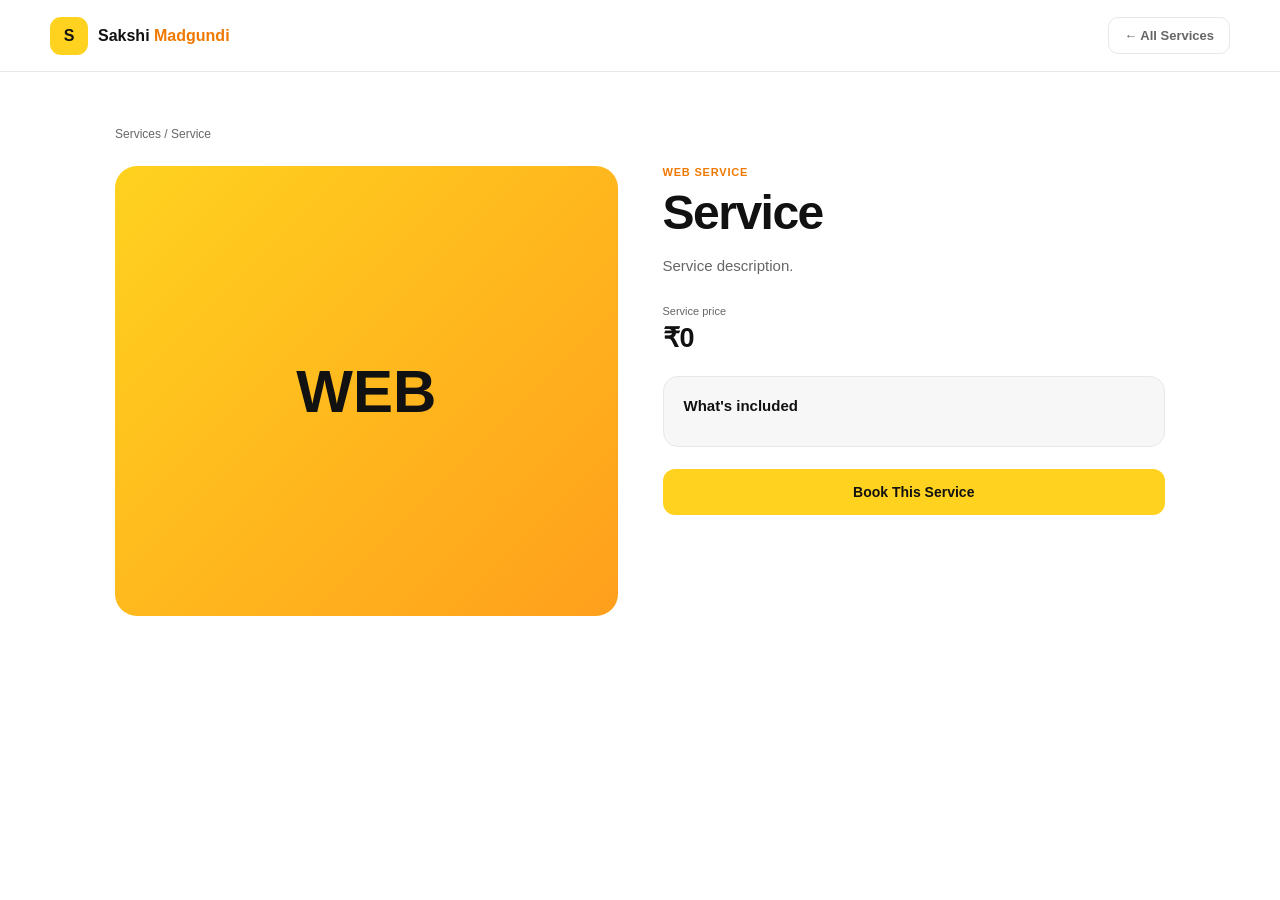
==== service.html @ 2fcda882 "Create service.html" ====
<!DOCTYPE html>
<html lang="en">

<head>

    <meta charset="UTF-8">

    <meta
        name="viewport"
        content="width=device-width, initial-scale=1.0"
    >

    <title>
        Service — Sakshi Madgundi
    </title>


    <style>

        :root {

            --yellow: #ffd21f;
            --yellow-soft: #fff5a8;

            --orange: #ff9f1c;
            --orange-dark: #ef7900;

            --bg: #ffffff;
            --surface: #ffffff;
            --surface-soft: #f7f7f7;

            --text: #111111;
            --muted: #666666;

            --border: #e8e8e8;

        }


        body.dark {

            --bg: #080808;
            --surface: #111111;
            --surface-soft: #181818;

            --text: #ffffff;
            --muted: #aaaaaa;

            --border: #292929;

        }


        * {

            box-sizing: border-box;

            margin: 0;

            padding: 0;

        }


        body {

            font-family:
                Inter,
                -apple-system,
                BlinkMacSystemFont,
                "Segoe UI",
                Arial,
                sans-serif;

            background:
                var(--bg);

            color:
                var(--text);

            transition:
                .25s ease;

        }


        a {

            color:
                inherit;

            text-decoration:
                none;

        }


        button {

            font: inherit;

            cursor:
                pointer;

        }


        /* =====================================================
           HEADER
           ===================================================== */

        header {

            position:
                sticky;

            top:
                0;

            z-index:
                1000;

            height:
                72px;

            background:
                var(--surface);

            border-bottom:
                1px solid
                var(--border);

        }


        .header-inner {

            width:
                min(
                    1180px,
                    calc(
                        100% - 32px
                    )
                );

            height:
                100%;

            margin:
                auto;

            display:
                flex;

            align-items:
                center;

            justify-content:
                space-between;

        }


        .logo {

            display:
                flex;

            align-items:
                center;

            gap:
                10px;

            font-weight:
                800;

        }


        .logo-box {

            width:
                38px;

            height:
                38px;

            display:
                grid;

            place-items:
                center;

            background:
                var(--yellow);

            color:
                #111;

            border-radius:
                11px;

            font-weight:
                900;

        }


        .logo span:last-child span {

            color:
                var(--orange-dark);

        }


        .back {

            padding:
                10px 15px;

            border:
                1px solid
                var(--border);

            border-radius:
                10px;

            color:
                var(--muted);

            font-size:
                13px;

            font-weight:
                700;

        }


        .back:hover {

            background:
                var(--yellow);

            color:
                #111;

            border-color:
                var(--yellow);

        }


        /* =====================================================
           SERVICE PAGE
           ===================================================== */

        main {

            width:
                min(
                    1050px,
                    calc(
                        100% - 32px
                    )
                );

            margin:
                auto;

            padding:
                55px 0 80px;

        }


        .breadcrumb {

            margin-bottom:
                25px;

            color:
                var(--muted);

            font-size:
                12px;

        }


        .product {

            display:
                grid;

            grid-template-columns:
                1fr 1fr;

            gap:
                45px;

            align-items:
                start;

        }


        /* IMAGE */

        .product-image {

            min-height:
                450px;

            display:
                flex;

            align-items:
                center;

            justify-content:
                center;

            background:
                linear-gradient(
                    135deg,
                    var(--yellow),
                    var(--orange)
                );

            border-radius:
                22px;

            overflow:
                hidden;

        }


        .product-image-inner {

            font-size:
                60px;

            font-weight:
                900;

            color:
                #111;

        }


        /* CONTENT */

        .product-category {

            color:
                var(--orange-dark);

            font-size:
                11px;

            font-weight:
                900;

            text-transform:
                uppercase;

            letter-spacing:
                .8px;

            margin-bottom:
                10px;

        }


        .product-title {

            font-size:
                clamp(
                    32px,
                    5vw,
                    48px
                );

            line-height:
                1.05;

            letter-spacing:
                -1.5px;

            margin-bottom:
                15px;

        }


        .product-description {

            color:
                var(--muted);

            font-size:
                15px;

            line-height:
                1.7;

            margin-bottom:
                22px;

        }


        .product-price-label {

            color:
                var(--muted);

            font-size:
                11px;

        }


        .product-price {

            font-size:
                27px;

            font-weight:
                900;

            margin:
                3px 0 22px;

        }


        .included {

            padding:
                20px;

            background:
                var(--surface-soft);

            border:
                1px solid
                var(--border);

            border-radius:
                15px;

            margin-bottom:
                22px;

        }


        .included h3 {

            font-size:
                15px;

            margin-bottom:
                12px;

        }


        .included ul {

            list-style:
                none;

            display:
                flex;

            flex-direction:
                column;

            gap:
                9px;

        }


        .included li {

            color:
                var(--muted);

            font-size:
                13px;

        }


        .included li::before {

            content:
                "✓";

            color:
                var(--orange-dark);

            font-weight:
                900;

            margin-right:
                8px;

        }


        .book-large {

            width:
                100%;

            padding:
                15px 20px;

            background:
                var(--yellow);

            color:
                #111;

            border:
                0;

            border-radius:
                12px;

            font-size:
                14px;

            font-weight:
                900;

        }


        .book-large:hover {

            background:
                var(--orange);

        }


        /* =====================================================
           QR
           ===================================================== */

        .qr-overlay {

            position:
                fixed;

            inset:
                0;

            z-index:
                5000;

            display:
                none;

            align-items:
                center;

            justify-content:
                center;

            padding:
                20px;

            background:
                rgba(
                    0,
                    0,
                    0,
                    .72
                );

            backdrop-filter:
                blur(5px);

        }


        .qr-overlay.open {

            display:
                flex;

        }


        .qr-modal {

            width:
                min(
                    420px,
                    100%
                );

            padding:
                22px;

            background:
                var(--surface);

            border:
                1px solid
                var(--border);

            border-radius:
                22px;

            text-align:
                center;

        }


        .qr-close {

            width:
                36px;

            height:
                36px;

            display:
                grid;

            place-items:
                center;

            margin-left:
                auto;

            margin-bottom:
                5px;

            border:
                0;

            border-radius:
                50%;

            background:
                var(--surface-soft);

            color:
                var(--text);

            font-size:
                20px;

        }


        .qr-modal h2 {

            font-size:
                23px;

            margin-bottom:
                7px;

        }


        .qr-subtitle {

            color:
                var(--muted);

            font-size:
                13px;

            margin-bottom:
                15px;

        }


        .qr-box {

            width:
                270px;

            height:
                270px;

            max-width:
                76vw;

            max-height:
                76vw;

            margin:
                auto auto 16px;

            padding:
                5px;

            background:
                #fff;

            border:
                4px solid
                var(--yellow);

            border-radius:
                15px;

        }


        .qr-box img {

            width:
                100%;

            height:
                100%;

            object-fit:
                contain;

        }


        .qr-note {

            padding:
                11px;

            background:
                var(--surface-soft);

            border-radius:
                10px;

            color:
                var(--muted);

            font-size:
                11px;

            line-height:
                1.5;

        }


        /* =====================================================
           MOBILE
           ===================================================== */

        @media (max-width: 750px) {

            header {
                height: 64px;
            }

            .header-inner {

                width:
                    calc(
                        100% - 22px
                    );

            }

            main {

                width:
                    calc(
                        100% - 22px
                    );

                padding-top:
                    30px;

            }

            .product {

                grid-template-columns:
                    1fr;

                gap:
                    25px;

            }

            .product-image {

                min-height:
                    280px;

            }

            .product-title {

                font-size:
                    34px;

            }

        }

    </style>

</head>


<body>


    <!-- HEADER -->

    <header>

        <div class="header-inner">

            <a
                href="index.html"
                class="logo"
            >

                <span class="logo-box">
                    S
                </span>

                <span>
                    Sakshi
                    <span>Madgundi</span>
                </span>

            </a>


            <a
                href="index.html"
                class="back"
            >
                ← All Services
            </a>

        </div>

    </header>


    <!-- SERVICE PRODUCT -->

    <main>

        <div class="breadcrumb">

            Services
            /
            <span id="breadcrumbName">
                Service
            </span>

        </div>


        <section class="product">


            <!-- PRODUCT IMAGE -->

            <div class="product-image">

                <div
                    class="product-image-inner"
                    id="productIcon"
                >
                    WEB
                </div>

            </div>


            <!-- PRODUCT INFORMATION -->

            <div>

                <div
                    class="product-category"
                    id="productCategory"
                >
                    WEB SERVICE
                </div>


                <h1
                    class="product-title"
                    id="productTitle"
                >
                    Service
                </h1>


                <p
                    class="product-description"
                    id="productDescription"
                >
                    Service description.
                </p>


                <span class="product-price-label">
                    Service price
                </span>


                <div
                    class="product-price"
                    id="productPrice"
                >
                    ₹0
                </div>


                <div class="included">

                    <h3>
                        What's included
                    </h3>


                    <ul id="productFeatures">

                    </ul>

                </div>


                <!-- BOOK -->

                <button
                    type="button"
                    class="book-large"
                    id="bookButton"
                >
                    Book This Service
                </button>

            </div>

        </section>

    </main>


    <!-- =========================================================
         QR MODAL
         ========================================================= -->

    <div
        class="qr-overlay"
        id="qrOverlay"
    >

        <div class="qr-modal">

            <button
                type="button"
                class="qr-close"
                id="qrClose"
            >
                ×
            </button>


            <h2>
                Book This Service
            </h2>


            <p class="qr-subtitle">
                Scan the QR code below to make the payment.
            </p>


            <div
                class="qr-box"
            >

                <img
                    src="kotak-qr.png"
                    alt="Kotak payment QR code"
                >

            </div>


            <div class="qr-note">

                After payment, contact Sakshi Madgundi
                with your payment confirmation and
                service requirements.

            </div>

        </div>

    </div>


    <script>

        /* =====================================================
           SERVICE DATABASE
           ===================================================== */

        const services = {

            "wordpress-fix": {

                name:
                    "WordPress Issue Fix",

                category:
                    "WordPress",

                price:
                    "₹199 – ₹599",

                icon:
                    "WP",

                description:
                    "Fix a specific WordPress or WooCommerce issue on your existing website.",

                features: [

                    "One specific website issue",

                    "Theme or plugin related issues",

                    "Basic troubleshooting",

                    "Responsive checking where required"

                ]

            },


            "header-menu": {

                name:
                    "Header / Menu Fix",

                category:
                    "WordPress",

                price:
                    "₹199 – ₹599",

                icon:
                    "☰",

                description:
                    "Fix navigation, headers, mobile menus, spacing and responsive layout problems.",

                features: [

                    "Desktop navigation fixes",

                    "Mobile menu fixes",

                    "Header spacing adjustments",

                    "Responsive layout corrections"

                ]

            },


            "design-to-website": {

                name:
                    "Design → Website",

                category:
                    "Web Design",

                price:
                    "₹1,500 – ₹3,000",

                icon:
                    "✦",

                description:
                    "Turn an existing design into a responsive working website.",

                features: [

                    "HTML / CSS implementation",

                    "Responsive design",

                    "Design matching",

                    "Basic JavaScript functionality"

                ]

            },


            "complete-website": {

                name:
                    "Complete Website",

                category:
                    "Website",

                price:
                    "₹6,666 – ₹9,999",

                icon:
                    "WEB",

                description:
                    "A complete basic website built according to the client's requirements.",

                features: [

                    "Website pages and sections",

                    "Responsive desktop and mobile design",

                    "Basic website functionality",

                    "Deployment-ready files"

                ]

            },


            "woocommerce": {

                name:
                    "WooCommerce Setup / Fix",

                category:
                    "WooCommerce",

                price:
                    "₹999+",

                icon:
                    "🛒",

                description:
                    "WooCommerce product, cart, checkout and basic store functionality setup or fixes.",

                features: [

                    "Product setup",

                    "Cart functionality",

                    "Basic checkout fixes",

                    "WooCommerce configuration"

                ]

            },


            "custom-website": {

                name:
                    "Custom Website Work",

                category:
                    "Custom Website",

                price:
                    "₹1,500+",

                icon:
                    "✎",

                description:
                    "Custom website work based on the exact requirements of your project.",

                features: [

                    "Custom UI implementation",

                    "Responsive website",

                    "Requirement-based development",

                    "Custom functionality where applicable"

                ]

            }

        };


        /* =====================================================
           GET SERVICE FROM URL
           ===================================================== */

        const params =
            new URLSearchParams(
                window.location.search
            );


        const serviceKey =
            params.get("service");


        const service =
            services[serviceKey];


        /* =====================================================
           LOAD SERVICE
           ===================================================== */

        if (service) {

            document.title =
                service.name +
                " — Sakshi Madgundi";


            document.getElementById(
                "breadcrumbName"
            ).textContent =
                service.name;


            document.getElementById(
                "productCategory"
            ).textContent =
                service.category;


            document.getElementById(
                "productTitle"
            ).textContent =
                service.name;


            document.getElementById(
                "productDescription"
            ).textContent =
                service.description;


            document.getElementById(
                "productPrice"
            ).textContent =
                service.price;


            document.getElementById(
                "productIcon"
            ).textContent =
                service.icon;


            const featureList =
                document.getElementById(
                    "productFeatures"
                );


            featureList.innerHTML = "";


            service.features.forEach(
                function (feature) {

                    const li =
                        document.createElement(
                            "li"
                        );

                    li.textContent =
                        feature;

                    featureList.appendChild(
                        li
                    );

                }
            );

        }


        /* =====================================================
           BOOKING
           ===================================================== */

        const qrOverlay =
            document.getElementById(
                "qrOverlay"
            );


        const bookButton =
            document.getElementById(
                "bookButton"
            );


        const qrClose =
            document.getElementById(
                "qrClose"
            );


        bookButton.addEventListener(
            "click",
            function () {

                qrOverlay.classList.add(
                    "open"
                );

                document.body.style.overflow =
                    "hidden";

            }
        );


        qrClose.addEventListener(
            "click",
            function () {

                qrOverlay.classList.remove(
                    "open"
                );

                document.body.style.overflow =
                    "";

            }
        );


        qrOverlay.addEventListener(
            "click",
            function (event) {

                if (
                    event.target ===
                    qrOverlay
                ) {

                    qrOverlay.classList.remove(
                        "open"
                    );

                    document.body.style.overflow =
                        "";

                }

            }
        );


        /* =====================================================
           THEME
           ===================================================== */

        const savedTheme =
            localStorage.getItem(
                "sakshi-theme"
            );


        if (
            savedTheme ===
            "dark"
        ) {

            document.body.classList.add(
                "dark"
            );

        }

    </script>

</body>

</html>
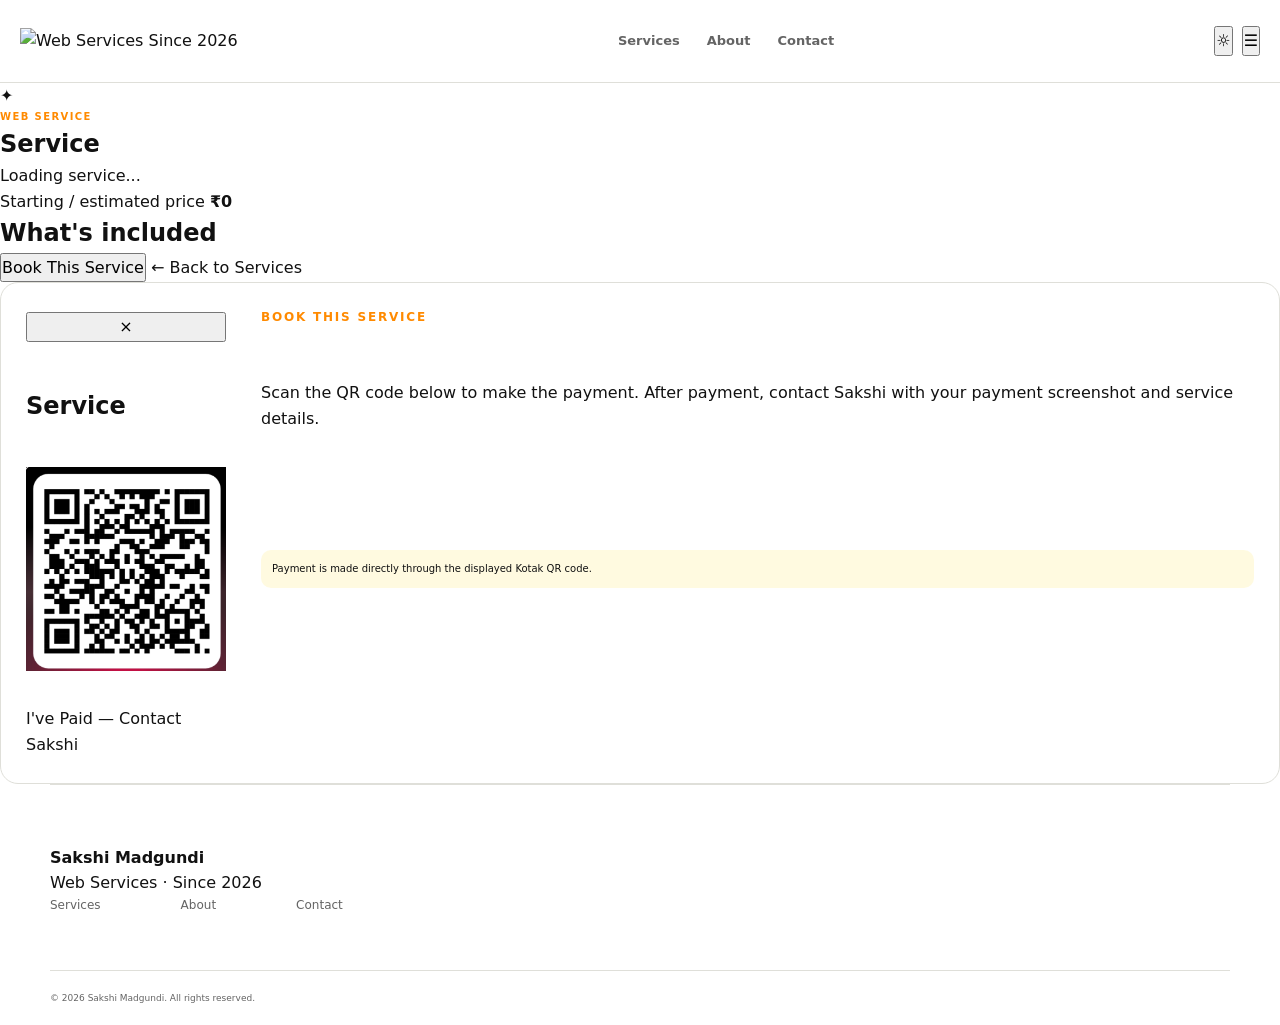
==== commit 2a188151: "Update service.html" ====
--- a/service.html
+++ b/service.html
@@ -1,6 +1,5 @@
 <!DOCTYPE html>
 <html lang="en">
-
 <head>
 
     <meta charset="UTF-8">
@@ -10,1413 +9,308 @@
         content="width=device-width, initial-scale=1.0"
     >
 
-    <title>
-        Service — Sakshi Madgundi
-    </title>
-
-
-    <style>
-
-        :root {
-
-            --yellow: #ffd21f;
-            --yellow-soft: #fff5a8;
-
-            --orange: #ff9f1c;
-            --orange-dark: #ef7900;
-
-            --bg: #ffffff;
-            --surface: #ffffff;
-            --surface-soft: #f7f7f7;
-
-            --text: #111111;
-            --muted: #666666;
-
-            --border: #e8e8e8;
-
-        }
-
-
-        body.dark {
-
-            --bg: #080808;
-            --surface: #111111;
-            --surface-soft: #181818;
-
-            --text: #ffffff;
-            --muted: #aaaaaa;
-
-            --border: #292929;
-
-        }
-
-
-        * {
-
-            box-sizing: border-box;
-
-            margin: 0;
-
-            padding: 0;
-
-        }
-
-
-        body {
-
-            font-family:
-                Inter,
-                -apple-system,
-                BlinkMacSystemFont,
-                "Segoe UI",
-                Arial,
-                sans-serif;
-
-            background:
-                var(--bg);
-
-            color:
-                var(--text);
-
-            transition:
-                .25s ease;
-
-        }
-
-
-        a {
-
-            color:
-                inherit;
-
-            text-decoration:
-                none;
-
-        }
-
-
-        button {
-
-            font: inherit;
-
-            cursor:
-                pointer;
-
-        }
-
-
-        /* =====================================================
-           HEADER
-           ===================================================== */
-
-        header {
-
-            position:
-                sticky;
-
-            top:
-                0;
-
-            z-index:
-                1000;
-
-            height:
-                72px;
-
-            background:
-                var(--surface);
-
-            border-bottom:
-                1px solid
-                var(--border);
-
-        }
-
-
-        .header-inner {
-
-            width:
-                min(
-                    1180px,
-                    calc(
-                        100% - 32px
-                    )
-                );
-
-            height:
-                100%;
-
-            margin:
-                auto;
-
-            display:
-                flex;
-
-            align-items:
-                center;
-
-            justify-content:
-                space-between;
-
-        }
-
-
-        .logo {
-
-            display:
-                flex;
-
-            align-items:
-                center;
-
-            gap:
-                10px;
-
-            font-weight:
-                800;
-
-        }
-
-
-        .logo-box {
-
-            width:
-                38px;
-
-            height:
-                38px;
-
-            display:
-                grid;
-
-            place-items:
-                center;
-
-            background:
-                var(--yellow);
-
-            color:
-                #111;
-
-            border-radius:
-                11px;
-
-            font-weight:
-                900;
-
-        }
-
-
-        .logo span:last-child span {
-
-            color:
-                var(--orange-dark);
-
-        }
-
-
-        .back {
-
-            padding:
-                10px 15px;
-
-            border:
-                1px solid
-                var(--border);
-
-            border-radius:
-                10px;
-
-            color:
-                var(--muted);
-
-            font-size:
-                13px;
-
-            font-weight:
-                700;
-
-        }
-
-
-        .back:hover {
-
-            background:
-                var(--yellow);
-
-            color:
-                #111;
-
-            border-color:
-                var(--yellow);
-
-        }
-
-
-        /* =====================================================
-           SERVICE PAGE
-           ===================================================== */
-
-        main {
-
-            width:
-                min(
-                    1050px,
-                    calc(
-                        100% - 32px
-                    )
-                );
-
-            margin:
-                auto;
-
-            padding:
-                55px 0 80px;
-
-        }
-
-
-        .breadcrumb {
-
-            margin-bottom:
-                25px;
-
-            color:
-                var(--muted);
-
-            font-size:
-                12px;
-
-        }
-
-
-        .product {
-
-            display:
-                grid;
-
-            grid-template-columns:
-                1fr 1fr;
-
-            gap:
-                45px;
-
-            align-items:
-                start;
-
-        }
-
-
-        /* IMAGE */
-
-        .product-image {
-
-            min-height:
-                450px;
-
-            display:
-                flex;
-
-            align-items:
-                center;
-
-            justify-content:
-                center;
-
-            background:
-                linear-gradient(
-                    135deg,
-                    var(--yellow),
-                    var(--orange)
-                );
-
-            border-radius:
-                22px;
-
-            overflow:
-                hidden;
-
-        }
-
-
-        .product-image-inner {
-
-            font-size:
-                60px;
-
-            font-weight:
-                900;
-
-            color:
-                #111;
-
-        }
-
-
-        /* CONTENT */
-
-        .product-category {
-
-            color:
-                var(--orange-dark);
-
-            font-size:
-                11px;
-
-            font-weight:
-                900;
-
-            text-transform:
-                uppercase;
-
-            letter-spacing:
-                .8px;
-
-            margin-bottom:
-                10px;
-
-        }
-
-
-        .product-title {
-
-            font-size:
-                clamp(
-                    32px,
-                    5vw,
-                    48px
-                );
-
-            line-height:
-                1.05;
-
-            letter-spacing:
-                -1.5px;
-
-            margin-bottom:
-                15px;
-
-        }
-
-
-        .product-description {
-
-            color:
-                var(--muted);
-
-            font-size:
-                15px;
-
-            line-height:
-                1.7;
-
-            margin-bottom:
-                22px;
-
-        }
-
-
-        .product-price-label {
-
-            color:
-                var(--muted);
-
-            font-size:
-                11px;
-
-        }
-
-
-        .product-price {
-
-            font-size:
-                27px;
-
-            font-weight:
-                900;
-
-            margin:
-                3px 0 22px;
-
-        }
-
-
-        .included {
-
-            padding:
-                20px;
-
-            background:
-                var(--surface-soft);
-
-            border:
-                1px solid
-                var(--border);
-
-            border-radius:
-                15px;
-
-            margin-bottom:
-                22px;
-
-        }
-
-
-        .included h3 {
-
-            font-size:
-                15px;
-
-            margin-bottom:
-                12px;
-
-        }
-
-
-        .included ul {
-
-            list-style:
-                none;
-
-            display:
-                flex;
-
-            flex-direction:
-                column;
-
-            gap:
-                9px;
-
-        }
-
-
-        .included li {
-
-            color:
-                var(--muted);
-
-            font-size:
-                13px;
-
-        }
-
-
-        .included li::before {
-
-            content:
-                "✓";
-
-            color:
-                var(--orange-dark);
-
-            font-weight:
-                900;
-
-            margin-right:
-                8px;
-
-        }
-
-
-        .book-large {
-
-            width:
-                100%;
-
-            padding:
-                15px 20px;
-
-            background:
-                var(--yellow);
-
-            color:
-                #111;
-
-            border:
-                0;
-
-            border-radius:
-                12px;
-
-            font-size:
-                14px;
-
-            font-weight:
-                900;
-
-        }
-
-
-        .book-large:hover {
-
-            background:
-                var(--orange);
-
-        }
-
-
-        /* =====================================================
-           QR
-           ===================================================== */
-
-        .qr-overlay {
-
-            position:
-                fixed;
-
-            inset:
-                0;
-
-            z-index:
-                5000;
-
-            display:
-                none;
-
-            align-items:
-                center;
-
-            justify-content:
-                center;
-
-            padding:
-                20px;
-
-            background:
-                rgba(
-                    0,
-                    0,
-                    0,
-                    .72
-                );
-
-            backdrop-filter:
-                blur(5px);
-
-        }
-
-
-        .qr-overlay.open {
-
-            display:
-                flex;
-
-        }
-
-
-        .qr-modal {
-
-            width:
-                min(
-                    420px,
-                    100%
-                );
-
-            padding:
-                22px;
-
-            background:
-                var(--surface);
-
-            border:
-                1px solid
-                var(--border);
-
-            border-radius:
-                22px;
-
-            text-align:
-                center;
-
-        }
-
-
-        .qr-close {
-
-            width:
-                36px;
-
-            height:
-                36px;
-
-            display:
-                grid;
-
-            place-items:
-                center;
-
-            margin-left:
-                auto;
-
-            margin-bottom:
-                5px;
-
-            border:
-                0;
-
-            border-radius:
-                50%;
-
-            background:
-                var(--surface-soft);
-
-            color:
-                var(--text);
-
-            font-size:
-                20px;
-
-        }
-
-
-        .qr-modal h2 {
-
-            font-size:
-                23px;
-
-            margin-bottom:
-                7px;
-
-        }
-
-
-        .qr-subtitle {
-
-            color:
-                var(--muted);
-
-            font-size:
-                13px;
-
-            margin-bottom:
-                15px;
-
-        }
-
-
-        .qr-box {
-
-            width:
-                270px;
-
-            height:
-                270px;
-
-            max-width:
-                76vw;
-
-            max-height:
-                76vw;
-
-            margin:
-                auto auto 16px;
-
-            padding:
-                5px;
-
-            background:
-                #fff;
-
-            border:
-                4px solid
-                var(--yellow);
-
-            border-radius:
-                15px;
-
-        }
-
-
-        .qr-box img {
-
-            width:
-                100%;
-
-            height:
-                100%;
-
-            object-fit:
-                contain;
-
-        }
-
-
-        .qr-note {
-
-            padding:
-                11px;
-
-            background:
-                var(--surface-soft);
-
-            border-radius:
-                10px;
-
-            color:
-                var(--muted);
-
-            font-size:
-                11px;
-
-            line-height:
-                1.5;
-
-        }
-
-
-        /* =====================================================
-           MOBILE
-           ===================================================== */
-
-        @media (max-width: 750px) {
-
-            header {
-                height: 64px;
-            }
-
-            .header-inner {
-
-                width:
-                    calc(
-                        100% - 22px
-                    );
-
-            }
-
-            main {
-
-                width:
-                    calc(
-                        100% - 22px
-                    );
-
-                padding-top:
-                    30px;
-
-            }
-
-            .product {
-
-                grid-template-columns:
-                    1fr;
-
-                gap:
-                    25px;
-
-            }
-
-            .product-image {
-
-                min-height:
-                    280px;
-
-            }
-
-            .product-title {
-
-                font-size:
-                    34px;
-
-            }
-
-        }
-
-    </style>
+    <title>Service | Sakshi Madgundi</title>
+
+    <link rel="stylesheet" href="style.css">
 
 </head>
 
-
 <body>
 
 
-    <!-- HEADER -->
-
-    <header>
-
-        <div class="header-inner">
-
-            <a
-                href="index.html"
-                class="logo"
+<!-- =========================================================
+     HEADER
+========================================================= -->
+
+<header class="site-header">
+
+    <div class="header-inner">
+
+        <a href="index.html" class="brand">
+
+            <img
+                src="logo.png"
+                alt="Web Services Since 2026"
+                class="brand-logo"
             >
 
-                <span class="logo-box">
-                    S
-                </span>
-
-                <span>
-                    Sakshi
-                    <span>Madgundi</span>
-                </span>
-
-            </a>
-
-
-            <a
-                href="index.html"
-                class="back"
+        </a>
+
+
+        <nav class="desktop-nav">
+
+            <a href="index.html" class="nav-link">
+                Services
+            </a>
+
+            <a href="index.html#about" class="nav-link">
+                About
+            </a>
+
+            <a href="index.html#contact" class="nav-link">
+                Contact
+            </a>
+
+        </nav>
+
+
+        <div class="header-actions">
+
+            <button
+                class="theme-button"
+                id="themeToggle"
+                aria-label="Toggle dark mode"
             >
-                ← All Services
-            </a>
-
-        </div>
-
-    </header>
-
-
-    <!-- SERVICE PRODUCT -->
-
-    <main>
-
-        <div class="breadcrumb">
-
+                ☼
+            </button>
+
+            <button
+                class="mobile-menu-button"
+                id="mobileMenuButton"
+                aria-label="Open menu"
+            >
+                ☰
+            </button>
+
+        </div>
+
+    </div>
+
+
+    <div class="mobile-menu" id="mobileMenu">
+
+        <a href="index.html">
             Services
-            /
-            <span id="breadcrumbName">
-                Service
+        </a>
+
+        <a href="index.html#about">
+            About
+        </a>
+
+        <a href="index.html#contact">
+            Contact
+        </a>
+
+    </div>
+
+</header>
+
+
+
+<!-- =========================================================
+     SERVICE PRODUCT PAGE
+========================================================= -->
+
+<main>
+
+<section class="single-service">
+
+    <div class="single-service-image">
+
+        <div
+            class="large-service-icon"
+            id="serviceIcon"
+        >
+            ✦
+        </div>
+
+    </div>
+
+
+    <div class="single-service-info">
+
+        <p
+            class="service-category"
+            id="serviceCategory"
+        >
+            WEB SERVICE
+        </p>
+
+
+        <h1 id="serviceTitle">
+            Service
+        </h1>
+
+
+        <p
+            class="single-service-description"
+            id="serviceDescription"
+        >
+            Loading service...
+        </p>
+
+
+        <div class="price-box">
+
+            <span>
+                Starting / estimated price
             </span>
 
-        </div>
-
-
-        <section class="product">
-
-
-            <!-- PRODUCT IMAGE -->
-
-            <div class="product-image">
-
-                <div
-                    class="product-image-inner"
-                    id="productIcon"
-                >
-                    WEB
-                </div>
-
-            </div>
-
-
-            <!-- PRODUCT INFORMATION -->
-
-            <div>
-
-                <div
-                    class="product-category"
-                    id="productCategory"
-                >
-                    WEB SERVICE
-                </div>
-
-
-                <h1
-                    class="product-title"
-                    id="productTitle"
-                >
-                    Service
-                </h1>
-
-
-                <p
-                    class="product-description"
-                    id="productDescription"
-                >
-                    Service description.
-                </p>
-
-
-                <span class="product-price-label">
-                    Service price
-                </span>
-
-
-                <div
-                    class="product-price"
-                    id="productPrice"
-                >
-                    ₹0
-                </div>
-
-
-                <div class="included">
-
-                    <h3>
-                        What's included
-                    </h3>
-
-
-                    <ul id="productFeatures">
-
-                    </ul>
-
-                </div>
-
-
-                <!-- BOOK -->
-
-                <button
-                    type="button"
-                    class="book-large"
-                    id="bookButton"
-                >
-                    Book This Service
-                </button>
-
-            </div>
-
-        </section>
-
-    </main>
-
-
-    <!-- =========================================================
-         QR MODAL
-         ========================================================= -->
-
-    <div
-        class="qr-overlay"
-        id="qrOverlay"
-    >
-
-        <div class="qr-modal">
-
-            <button
-                type="button"
-                class="qr-close"
-                id="qrClose"
+            <strong id="servicePrice">
+                ₹0
+            </strong>
+
+        </div>
+
+
+        <div class="included-box">
+
+            <h2>
+                What's included
+            </h2>
+
+            <ul id="serviceFeatures"></ul>
+
+        </div>
+
+
+        <!-- DIRECT BOOK BUTTON -->
+
+        <button
+            type="button"
+            class="book-button"
+            id="bookButton"
+        >
+            Book This Service
+        </button>
+
+
+        <a
+            href="index.html"
+            class="back-link"
+        >
+            ← Back to Services
+        </a>
+
+    </div>
+
+</section>
+
+</main>
+
+
+
+<!-- =========================================================
+     PAYMENT / QR OVERLAY
+========================================================= -->
+
+<div
+    class="payment-overlay"
+    id="paymentOverlay"
+    aria-hidden="true"
+>
+
+    <div class="payment-box">
+
+        <button
+            class="close-payment"
+            id="closePayment"
+            aria-label="Close payment"
+        >
+            ×
+        </button>
+
+
+        <p class="section-label">
+            BOOK THIS SERVICE
+        </p>
+
+
+        <h2 id="paymentServiceName">
+            Service
+        </h2>
+
+
+        <p class="payment-instruction">
+
+            Scan the QR code below to make the payment.
+            After payment, contact Sakshi with your payment
+            screenshot and service details.
+
+        </p>
+
+
+        <div class="qr-container">
+
+            <img
+                src="kotak-qr.png"
+                alt="Kotak payment QR code"
+                class="qr-image"
+                id="qrImage"
             >
-                ×
-            </button>
-
-
-            <h2>
-                Book This Service
-            </h2>
-
-
-            <p class="qr-subtitle">
-                Scan the QR code below to make the payment.
+
+        </div>
+
+
+        <p class="payment-note">
+            Payment is made directly through the displayed
+            Kotak QR code.
+        </p>
+
+
+        <a
+            href="mailto:your-email@example.com"
+            class="primary-button payment-contact"
+        >
+            I've Paid — Contact Sakshi
+        </a>
+
+    </div>
+
+</div>
+
+
+
+<!-- =========================================================
+     FOOTER
+========================================================= -->
+
+<footer class="site-footer">
+
+    <div class="footer-inner">
+
+        <div>
+
+            <strong>
+                Sakshi Madgundi
+            </strong>
+
+            <p>
+                Web Services · Since 2026
             </p>
 
-
-            <div
-                class="qr-box"
-            >
-
-                <img
-                    src="kotak-qr.png"
-                    alt="Kotak payment QR code"
-                >
-
-            </div>
-
-
-            <div class="qr-note">
-
-                After payment, contact Sakshi Madgundi
-                with your payment confirmation and
-                service requirements.
-
-            </div>
-
-        </div>
-
-    </div>
-
-
-    <script>
-
-        /* =====================================================
-           SERVICE DATABASE
-           ===================================================== */
-
-        const services = {
-
-            "wordpress-fix": {
-
-                name:
-                    "WordPress Issue Fix",
-
-                category:
-                    "WordPress",
-
-                price:
-                    "₹199 – ₹599",
-
-                icon:
-                    "WP",
-
-                description:
-                    "Fix a specific WordPress or WooCommerce issue on your existing website.",
-
-                features: [
-
-                    "One specific website issue",
-
-                    "Theme or plugin related issues",
-
-                    "Basic troubleshooting",
-
-                    "Responsive checking where required"
-
-                ]
-
-            },
-
-
-            "header-menu": {
-
-                name:
-                    "Header / Menu Fix",
-
-                category:
-                    "WordPress",
-
-                price:
-                    "₹199 – ₹599",
-
-                icon:
-                    "☰",
-
-                description:
-                    "Fix navigation, headers, mobile menus, spacing and responsive layout problems.",
-
-                features: [
-
-                    "Desktop navigation fixes",
-
-                    "Mobile menu fixes",
-
-                    "Header spacing adjustments",
-
-                    "Responsive layout corrections"
-
-                ]
-
-            },
-
-
-            "design-to-website": {
-
-                name:
-                    "Design → Website",
-
-                category:
-                    "Web Design",
-
-                price:
-                    "₹1,500 – ₹3,000",
-
-                icon:
-                    "✦",
-
-                description:
-                    "Turn an existing design into a responsive working website.",
-
-                features: [
-
-                    "HTML / CSS implementation",
-
-                    "Responsive design",
-
-                    "Design matching",
-
-                    "Basic JavaScript functionality"
-
-                ]
-
-            },
-
-
-            "complete-website": {
-
-                name:
-                    "Complete Website",
-
-                category:
-                    "Website",
-
-                price:
-                    "₹6,666 – ₹9,999",
-
-                icon:
-                    "WEB",
-
-                description:
-                    "A complete basic website built according to the client's requirements.",
-
-                features: [
-
-                    "Website pages and sections",
-
-                    "Responsive desktop and mobile design",
-
-                    "Basic website functionality",
-
-                    "Deployment-ready files"
-
-                ]
-
-            },
-
-
-            "woocommerce": {
-
-                name:
-                    "WooCommerce Setup / Fix",
-
-                category:
-                    "WooCommerce",
-
-                price:
-                    "₹999+",
-
-                icon:
-                    "🛒",
-
-                description:
-                    "WooCommerce product, cart, checkout and basic store functionality setup or fixes.",
-
-                features: [
-
-                    "Product setup",
-
-                    "Cart functionality",
-
-                    "Basic checkout fixes",
-
-                    "WooCommerce configuration"
-
-                ]
-
-            },
-
-
-            "custom-website": {
-
-                name:
-                    "Custom Website Work",
-
-                category:
-                    "Custom Website",
-
-                price:
-                    "₹1,500+",
-
-                icon:
-                    "✎",
-
-                description:
-                    "Custom website work based on the exact requirements of your project.",
-
-                features: [
-
-                    "Custom UI implementation",
-
-                    "Responsive website",
-
-                    "Requirement-based development",
-
-                    "Custom functionality where applicable"
-
-                ]
-
-            }
-
-        };
-
-
-        /* =====================================================
-           GET SERVICE FROM URL
-           ===================================================== */
-
-        const params =
-            new URLSearchParams(
-                window.location.search
-            );
-
-
-        const serviceKey =
-            params.get("service");
-
-
-        const service =
-            services[serviceKey];
-
-
-        /* =====================================================
-           LOAD SERVICE
-           ===================================================== */
-
-        if (service) {
-
-            document.title =
-                service.name +
-                " — Sakshi Madgundi";
-
-
-            document.getElementById(
-                "breadcrumbName"
-            ).textContent =
-                service.name;
-
-
-            document.getElementById(
-                "productCategory"
-            ).textContent =
-                service.category;
-
-
-            document.getElementById(
-                "productTitle"
-            ).textContent =
-                service.name;
-
-
-            document.getElementById(
-                "productDescription"
-            ).textContent =
-                service.description;
-
-
-            document.getElementById(
-                "productPrice"
-            ).textContent =
-                service.price;
-
-
-            document.getElementById(
-                "productIcon"
-            ).textContent =
-                service.icon;
-
-
-            const featureList =
-                document.getElementById(
-                    "productFeatures"
-                );
-
-
-            featureList.innerHTML = "";
-
-
-            service.features.forEach(
-                function (feature) {
-
-                    const li =
-                        document.createElement(
-                            "li"
-                        );
-
-                    li.textContent =
-                        feature;
-
-                    featureList.appendChild(
-                        li
-                    );
-
-                }
-            );
-
-        }
-
-
-        /* =====================================================
-           BOOKING
-           ===================================================== */
-
-        const qrOverlay =
-            document.getElementById(
-                "qrOverlay"
-            );
-
-
-        const bookButton =
-            document.getElementById(
-                "bookButton"
-            );
-
-
-        const qrClose =
-            document.getElementById(
-                "qrClose"
-            );
-
-
-        bookButton.addEventListener(
-            "click",
-            function () {
-
-                qrOverlay.classList.add(
-                    "open"
-                );
-
-                document.body.style.overflow =
-                    "hidden";
-
-            }
-        );
-
-
-        qrClose.addEventListener(
-            "click",
-            function () {
-
-                qrOverlay.classList.remove(
-                    "open"
-                );
-
-                document.body.style.overflow =
-                    "";
-
-            }
-        );
-
-
-        qrOverlay.addEventListener(
-            "click",
-            function (event) {
-
-                if (
-                    event.target ===
-                    qrOverlay
-                ) {
-
-                    qrOverlay.classList.remove(
-                        "open"
-                    );
-
-                    document.body.style.overflow =
-                        "";
-
-                }
-
-            }
-        );
-
-
-        /* =====================================================
-           THEME
-           ===================================================== */
-
-        const savedTheme =
-            localStorage.getItem(
-                "sakshi-theme"
-            );
-
-
-        if (
-            savedTheme ===
-            "dark"
-        ) {
-
-            document.body.classList.add(
-                "dark"
-            );
-
-        }
-
-    </script>
+        </div>
+
+
+        <div class="footer-links">
+
+            <a href="index.html">
+                Services
+            </a>
+
+            <a href="index.html#about">
+                About
+            </a>
+
+            <a href="index.html#contact">
+                Contact
+            </a>
+
+        </div>
+
+    </div>
+
+
+    <div class="footer-bottom">
+
+        © 2026 Sakshi Madgundi. All rights reserved.
+
+    </div>
+
+</footer>
+
+
+<script src="script.js"></script>
 
 </body>
-
 </html>
--- a/style.css
+++ b/style.css
@@ -0,0 +1,3754 @@
+/* =========================================================
+   SAKSHI MADGUNDI
+   SERVICE BOOKING WEBSITE
+   PURE CSS
+========================================================= */
+
+
+/* =========================================================
+   ROOT
+========================================================= */
+
+:root {
+
+    --yellow: #FFD600;
+    --yellow-bright: #FFE000;
+    --orange: #FF8A00;
+    --orange-dark: #F26B00;
+
+    --white: #FFFFFF;
+    --black: #080808;
+
+    --bg: #FFFFFF;
+    --surface: #F7F7F4;
+    --surface-2: #EEEEEA;
+
+    --text: #111111;
+    --text-soft: #646464;
+    --border: #DFDFD9;
+
+    --shadow:
+        0 18px 50px rgba(0, 0, 0, 0.08);
+
+    --radius-lg: 28px;
+    --radius-md: 20px;
+    --radius-sm: 13px;
+
+    --header-height: 82px;
+
+    --transition:
+        0.25s ease;
+
+}
+
+
+/* =========================================================
+   DARK THEME
+========================================================= */
+
+body.dark {
+
+    --bg: #080808;
+    --surface: #121212;
+    --surface-2: #1A1A1A;
+
+    --text: #FFFFFF;
+    --text-soft: #A9A9A9;
+
+    --border: #2B2B2B;
+
+    --shadow:
+        0 18px 50px rgba(0, 0, 0, 0.35);
+
+}
+
+
+/* =========================================================
+   RESET
+========================================================= */
+
+* {
+    box-sizing: border-box;
+    margin: 0;
+    padding: 0;
+}
+
+html {
+    scroll-behavior: smooth;
+}
+
+body {
+
+    font-family:
+        Inter,
+        ui-sans-serif,
+        system-ui,
+        -apple-system,
+        BlinkMacSystemFont,
+        "Segoe UI",
+        sans-serif;
+
+    background: var(--bg);
+    color: var(--text);
+
+    line-height: 1.6;
+
+    overflow-x: hidden;
+
+    transition:
+        background var(--transition),
+        color var(--transition);
+
+}
+
+button,
+input,
+textarea {
+    font: inherit;
+}
+
+button {
+    cursor: pointer;
+}
+
+a {
+    color: inherit;
+    text-decoration: none;
+}
+
+img {
+    max-width: 100%;
+    display: block;
+}
+
+
+/* =========================================================
+   GLOBAL
+========================================================= */
+
+.section {
+
+    width: min(
+        1180px,
+        calc(100% - 40px)
+    );
+
+    margin-inline: auto;
+
+}
+
+.section {
+    padding-block: 110px;
+}
+
+.section-label {
+
+    display: inline-block;
+
+    color: var(--orange);
+
+    font-size: 12px;
+
+    font-weight: 800;
+
+    letter-spacing: 0.15em;
+
+    margin-bottom: 18px;
+
+}
+
+.section-heading {
+
+    display: flex;
+
+    justify-content: space-between;
+
+    align-items: end;
+
+    gap: 50px;
+
+    margin-bottom: 55px;
+
+}
+
+.section-heading h2,
+.about-content h2,
+.final-cta h2,
+.booking-heading h2,
+.custom-content h2 {
+
+    font-size:
+        clamp(38px, 5vw, 68px);
+
+    line-height: 0.98;
+
+    letter-spacing: -0.055em;
+
+    font-weight: 900;
+
+}
+
+.section-heading h2 span,
+.about-content h2 span,
+.final-cta h2 span,
+.booking-heading h2 span,
+.custom-content h2 span {
+
+    color: var(--orange);
+
+}
+
+.section-heading > p {
+
+    max-width: 400px;
+
+    color: var(--text-soft);
+
+    font-size: 15px;
+
+}
+
+
+/* =========================================================
+   BUTTONS
+========================================================= */
+
+.btn {
+
+    display: inline-flex;
+
+    align-items: center;
+
+    justify-content: center;
+
+    gap: 12px;
+
+    min-height: 52px;
+
+    padding:
+        0 24px;
+
+    border-radius: 999px;
+
+    font-size: 14px;
+
+    font-weight: 800;
+
+    border: 1px solid transparent;
+
+    transition:
+        transform var(--transition),
+        background var(--transition),
+        color var(--transition),
+        border var(--transition);
+
+}
+
+.btn:hover {
+
+    transform: translateY(-3px);
+
+}
+
+.btn-primary {
+
+    background: var(--yellow);
+
+    color: #080808;
+
+}
+
+.btn-primary:hover {
+
+    background: var(--orange);
+
+}
+
+.btn-secondary {
+
+    border-color: var(--border);
+
+    background: transparent;
+
+    color: var(--text);
+
+}
+
+.btn-secondary:hover {
+
+    border-color: var(--yellow);
+
+    background: var(--yellow);
+
+    color: #080808;
+
+}
+
+.btn-dark {
+
+    background: #080808;
+
+    color: #FFFFFF;
+
+}
+
+body.dark .btn-dark {
+
+    background: var(--yellow);
+
+    color: #080808;
+
+}
+
+.btn-large {
+
+    min-height: 60px;
+
+    padding-inline: 30px;
+
+}
+
+
+/* =========================================================
+   HEADER
+========================================================= */
+
+.site-header {
+
+    position: sticky;
+
+    top: 0;
+
+    z-index: 1000;
+
+    width: 100%;
+
+    background:
+        color-mix(
+            in srgb,
+            var(--bg) 90%,
+            transparent
+        );
+
+    backdrop-filter: blur(18px);
+
+    border-bottom:
+        1px solid var(--border);
+
+}
+
+.header-inner {
+
+    width: min(
+        1240px,
+        calc(100% - 40px)
+    );
+
+    min-height: var(--header-height);
+
+    margin-inline: auto;
+
+    display: flex;
+
+    align-items: center;
+
+    justify-content: space-between;
+
+    gap: 30px;
+
+}
+
+
+/* BRAND */
+
+.brand {
+
+    display: inline-flex;
+
+    align-items: center;
+
+    gap: 11px;
+
+    flex-shrink: 0;
+
+}
+
+.brand-mark {
+
+    width: 42px;
+
+    height: 42px;
+
+    display: grid;
+
+    place-items: center;
+
+    border-radius: 13px;
+
+    background: var(--yellow);
+
+    color: #080808;
+
+    font-size: 19px;
+
+    font-weight: 950;
+
+    transform: rotate(-5deg);
+
+}
+
+.brand-text {
+
+    display: flex;
+
+    flex-direction: column;
+
+    line-height: 1;
+
+}
+
+.brand-text strong {
+
+    font-size: 16px;
+
+    font-weight: 900;
+
+}
+
+.brand-text small {
+
+    margin-top: 4px;
+
+    font-size: 10px;
+
+    color: var(--text-soft);
+
+    letter-spacing: 0.1em;
+
+    text-transform: uppercase;
+
+}
+
+
+/* DESKTOP NAV */
+
+.desktop-nav {
+
+    display: flex;
+
+    align-items: center;
+
+    gap: 27px;
+
+}
+
+.desktop-nav > a {
+
+    color: var(--text-soft);
+
+    font-size: 13px;
+
+    font-weight: 700;
+
+    transition:
+        color var(--transition);
+
+}
+
+.desktop-nav > a:hover {
+
+    color: var(--text);
+
+}
+
+.desktop-nav .nav-book {
+
+    color: #080808;
+
+    background: var(--yellow);
+
+    padding:
+        12px 19px;
+
+    border-radius: 999px;
+
+}
+
+.desktop-nav .nav-book:hover {
+
+    color: #080808;
+
+    background: var(--orange);
+
+}
+
+
+/* HEADER ACTIONS */
+
+.header-actions {
+
+    display: flex;
+
+    align-items: center;
+
+    gap: 9px;
+
+}
+
+.theme-toggle {
+
+    width: 42px;
+
+    height: 42px;
+
+    border: 1px solid var(--border);
+
+    border-radius: 50%;
+
+    background: var(--surface);
+
+    color: var(--text);
+
+    display: grid;
+
+    place-items: center;
+
+    font-size: 18px;
+
+    transition:
+        background var(--transition),
+        transform var(--transition);
+
+}
+
+.theme-toggle:hover {
+
+    background: var(--yellow);
+
+    color: #080808;
+
+    transform: rotate(10deg);
+
+}
+
+
+/* MOBILE MENU BUTTON */
+
+.mobile-menu-btn {
+
+    display: none;
+
+    width: 43px;
+
+    height: 43px;
+
+    border: 1px solid var(--border);
+
+    border-radius: 50%;
+
+    background: var(--surface);
+
+    flex-direction: column;
+
+    justify-content: center;
+
+    align-items: center;
+
+    gap: 5px;
+
+}
+
+.mobile-menu-btn span {
+
+    display: block;
+
+    width: 17px;
+
+    height: 2px;
+
+    background: var(--text);
+
+    border-radius: 4px;
+
+}
+
+
+/* MOBILE MENU */
+
+.mobile-menu {
+
+    display: none;
+
+    padding:
+        15px 20px 25px;
+
+    background: var(--bg);
+
+    border-bottom:
+        1px solid var(--border);
+
+}
+
+.mobile-menu a {
+
+    display: block;
+
+    padding:
+        13px 5px;
+
+    font-weight: 750;
+
+    color: var(--text-soft);
+
+}
+
+.mobile-menu .mobile-book {
+
+    margin-top: 10px;
+
+    padding:
+        15px 20px;
+
+    background: var(--yellow);
+
+    color: #080808;
+
+    text-align: center;
+
+    border-radius: 999px;
+
+}
+
+.mobile-menu.open {
+
+    display: block;
+
+}
+
+
+/* =========================================================
+   HERO
+========================================================= */
+
+.hero {
+
+    min-height:
+        calc(100vh - var(--header-height));
+
+    display: grid;
+
+    grid-template-columns:
+        1.05fr
+        0.95fr;
+
+    align-items: center;
+
+    gap: 60px;
+
+    padding-top: 75px;
+
+}
+
+.hero-content {
+
+    position: relative;
+
+    z-index: 2;
+
+}
+
+.eyebrow {
+
+    display: inline-flex;
+
+    align-items: center;
+
+    gap: 9px;
+
+    padding:
+        8px 12px;
+
+    border:
+        1px solid var(--border);
+
+    background: var(--surface);
+
+    border-radius: 999px;
+
+    color: var(--text-soft);
+
+    font-size: 11px;
+
+    font-weight: 800;
+
+}
+
+.eyebrow span {
+
+    width: 7px;
+
+    height: 7px;
+
+    border-radius: 50%;
+
+    background: var(--yellow);
+
+    box-shadow:
+        0 0 0 5px
+        rgba(255, 214, 0, 0.14);
+
+}
+
+.hero h1 {
+
+    max-width: 760px;
+
+    margin-top: 25px;
+
+    font-size:
+        clamp(55px, 7vw, 94px);
+
+    line-height: 0.91;
+
+    letter-spacing: -0.07em;
+
+    font-weight: 950;
+
+}
+
+.hero h1 span {
+
+    display: block;
+
+    color: var(--orange);
+
+}
+
+.hero-description {
+
+    max-width: 600px;
+
+    margin-top: 28px;
+
+    color: var(--text-soft);
+
+    font-size:
+        clamp(15px, 1.6vw, 18px);
+
+    line-height: 1.75;
+
+}
+
+.hero-buttons {
+
+    display: flex;
+
+    flex-wrap: wrap;
+
+    gap: 12px;
+
+    margin-top: 34px;
+
+}
+
+.hero-note {
+
+    display: flex;
+
+    align-items: center;
+
+    gap: 8px;
+
+    margin-top: 24px;
+
+    color: var(--text-soft);
+
+    font-size: 12px;
+
+    font-weight: 700;
+
+}
+
+.hero-note span {
+
+    color: var(--yellow);
+
+    font-size: 17px;
+
+}
+
+
+/* HERO VISUAL */
+
+.hero-visual {
+
+    position: relative;
+
+    min-height: 500px;
+
+    display: grid;
+
+    place-items: center;
+
+}
+
+.visual-glow {
+
+    position: absolute;
+
+    width: 330px;
+
+    height: 330px;
+
+    border-radius: 50%;
+
+    background:
+        radial-gradient(
+            circle,
+            rgba(255, 214, 0, 0.35),
+            transparent 68%
+        );
+
+    filter: blur(5px);
+
+}
+
+.hero-device {
+
+    position: relative;
+
+    width: min(
+        390px,
+        80%
+    );
+
+    aspect-ratio: 0.82;
+
+    background: var(--surface);
+
+    border:
+        10px solid #080808;
+
+    border-radius: 35px;
+
+    box-shadow:
+        0 35px 80px rgba(0,0,0,0.18);
+
+    transform:
+        rotate(4deg);
+
+    overflow: hidden;
+
+    z-index: 2;
+
+}
+
+.device-top {
+
+    height: 38px;
+
+    background: #080808;
+
+    display: flex;
+
+    align-items: center;
+
+    gap: 5px;
+
+    padding-inline: 15px;
+
+}
+
+.device-top span {
+
+    width: 6px;
+
+    height: 6px;
+
+    border-radius: 50%;
+
+    background: var(--yellow);
+
+}
+
+.device-content {
+
+    padding: 35px 25px;
+
+}
+
+.device-line {
+
+    height: 11px;
+
+    width: 80%;
+
+    margin-bottom: 10px;
+
+    border-radius: 10px;
+
+    background: var(--orange);
+
+    opacity: .7;
+
+}
+
+.device-line.large {
+
+    width: 90%;
+
+    height: 30px;
+
+    background: var(--text);
+
+}
+
+.device-line.short {
+
+    width: 55%;
+
+    background: var(--text-soft);
+
+}
+
+.device-grid {
+
+    display: grid;
+
+    grid-template-columns:
+        repeat(3, 1fr);
+
+    gap: 10px;
+
+    margin-top: 45px;
+
+}
+
+.device-grid div {
+
+    aspect-ratio: 1;
+
+    border-radius: 13px;
+
+    background: var(--yellow);
+
+}
+
+.device-grid div:nth-child(2) {
+
+    background: var(--orange);
+
+}
+
+.device-grid div:nth-child(3) {
+
+    background: var(--text);
+
+}
+
+
+/* FLOATING */
+
+.floating-card {
+
+    position: absolute;
+
+    z-index: 5;
+
+    padding:
+        15px 18px;
+
+    background: var(--bg);
+
+    border:
+        1px solid var(--border);
+
+    border-radius: 15px;
+
+    box-shadow: var(--shadow);
+
+    display: flex;
+
+    flex-direction: column;
+
+    line-height: 1.1;
+
+}
+
+.floating-card span {
+
+    color: var(--orange);
+
+    font-size: 9px;
+
+    font-weight: 900;
+
+    letter-spacing: .12em;
+
+}
+
+.floating-card strong {
+
+    margin-top: 5px;
+
+    font-size: 12px;
+
+}
+
+.card-one {
+
+    top: 13%;
+
+    left: 0;
+
+    transform: rotate(-8deg);
+
+}
+
+.card-two {
+
+    right: 0;
+
+    top: 32%;
+
+    transform: rotate(6deg);
+
+}
+
+.card-three {
+
+    bottom: 12%;
+
+    left: 8%;
+
+    transform: rotate(-4deg);
+
+}
+
+
+/* =========================================================
+   SERVICE STRIP
+========================================================= */
+
+.service-strip {
+
+    width: 100%;
+
+    padding:
+        20px;
+
+    background: var(--yellow);
+
+    color: #080808;
+
+    display: flex;
+
+    justify-content: center;
+
+    flex-wrap: wrap;
+
+    gap: 0;
+
+}
+
+.service-strip div {
+
+    padding:
+        0 24px;
+
+    font-size: 11px;
+
+    font-weight: 900;
+
+    text-transform: uppercase;
+
+    letter-spacing: .08em;
+
+    border-right:
+        1px solid rgba(0,0,0,.18);
+
+}
+
+.service-strip div:last-child {
+
+    border-right: none;
+
+}
+
+
+/* =========================================================
+   SERVICES
+========================================================= */
+
+.services-grid {
+
+    display: grid;
+
+    grid-template-columns:
+        repeat(3, 1fr);
+
+    gap: 18px;
+
+}
+
+.service-card {
+
+    position: relative;
+
+    overflow: hidden;
+
+    padding: 0;
+
+    background: var(--surface);
+
+    border:
+        1px solid var(--border);
+
+    border-radius: var(--radius-md);
+
+    transition:
+        transform var(--transition),
+        border var(--transition),
+        box-shadow var(--transition);
+
+}
+
+.service-card:hover {
+
+    transform: translateY(-7px);
+
+    border-color:
+        rgba(255, 214, 0, .8);
+
+    box-shadow: var(--shadow);
+
+}
+
+.service-image {
+
+    position: relative;
+
+    height: 210px;
+
+    overflow: hidden;
+
+    background: var(--yellow);
+
+    display: grid;
+
+    place-items: center;
+
+}
+
+.service-image::before {
+
+    content: "";
+
+    position: absolute;
+
+    width: 190px;
+
+    height: 190px;
+
+    border-radius: 50%;
+
+    background:
+        rgba(255,255,255,.3);
+
+    transform:
+        translate(55px,-45px);
+
+}
+
+.service-image::after {
+
+    content: "";
+
+    position: absolute;
+
+    width: 150px;
+
+    height: 150px;
+
+    border-radius: 25px;
+
+    background:
+        var(--orange);
+
+    transform:
+        rotate(20deg)
+        translate(-20px,25px);
+
+}
+
+.service-icon {
+
+    position: relative;
+
+    z-index: 2;
+
+    width: 88px;
+
+    height: 88px;
+
+    display: grid;
+
+    place-items: center;
+
+    border-radius: 25px;
+
+    background: #080808;
+
+    color: var(--yellow);
+
+    font-size: 30px;
+
+    box-shadow:
+        0 20px 40px rgba(0,0,0,.2);
+
+}
+
+.service-info {
+
+    padding: 25px;
+
+}
+
+.service-category {
+
+    color: var(--orange);
+
+    font-size: 10px;
+
+    font-weight: 900;
+
+    letter-spacing: .14em;
+
+}
+
+.service-info h3 {
+
+    margin-top: 8px;
+
+    font-size: 23px;
+
+    letter-spacing: -.035em;
+
+}
+
+.service-info p {
+
+    min-height: 75px;
+
+    margin-top: 9px;
+
+    color: var(--text-soft);
+
+    font-size: 13px;
+
+}
+
+.service-bottom {
+
+    display: flex;
+
+    align-items: end;
+
+    justify-content: space-between;
+
+    gap: 12px;
+
+    margin-top: 20px;
+
+}
+
+.service-price {
+
+    display: flex;
+
+    flex-direction: column;
+
+}
+
+.service-price small {
+
+    color: var(--text-soft);
+
+    font-size: 9px;
+
+    text-transform: uppercase;
+
+    letter-spacing: .1em;
+
+    font-weight: 800;
+
+}
+
+.service-price strong {
+
+    margin-top: 2px;
+
+    font-size: 21px;
+
+}
+
+.service-book {
+
+    padding:
+        11px 14px;
+
+    border-radius: 999px;
+
+    background: var(--yellow);
+
+    color: #080808;
+
+    border: none;
+
+    font-size: 11px;
+
+    font-weight: 900;
+
+}
+
+.service-book:hover {
+
+    background: var(--orange);
+
+}
+
+
+/* =========================================================
+   CUSTOM SECTION
+========================================================= */
+
+.custom-card {
+
+    position: relative;
+
+    display: grid;
+
+    grid-template-columns:
+        auto 1fr auto;
+
+    align-items: center;
+
+    gap: 30px;
+
+    padding:
+        45px;
+
+    background: var(--yellow);
+
+    color: #080808;
+
+    border-radius: var(--radius-lg);
+
+    overflow: hidden;
+
+}
+
+.custom-card::after {
+
+    content: "";
+
+    position: absolute;
+
+    width: 300px;
+
+    height: 300px;
+
+    border-radius: 50%;
+
+    right: -100px;
+
+    top: -150px;
+
+    background:
+        rgba(255,138,0,.45);
+
+}
+
+.custom-icon {
+
+    width: 72px;
+
+    height: 72px;
+
+    display: grid;
+
+    place-items: center;
+
+    border-radius: 20px;
+
+    background: #080808;
+
+    color: var(--yellow);
+
+    font-size: 25px;
+
+    z-index: 1;
+
+}
+
+.custom-content {
+
+    position: relative;
+
+    z-index: 1;
+
+}
+
+.custom-content .section-label {
+
+    color: #080808;
+
+}
+
+.custom-content h2 {
+
+    font-size:
+        clamp(30px,4vw,52px);
+
+    max-width: 700px;
+
+}
+
+.custom-content h2 span {
+
+    color: var(--orange-dark);
+
+}
+
+.custom-content p {
+
+    max-width: 650px;
+
+    margin-top: 12px;
+
+    color: rgba(0,0,0,.65);
+
+    font-size: 14px;
+
+}
+
+.custom-card .btn {
+
+    position: relative;
+
+    z-index: 2;
+
+}
+
+
+/* =========================================================
+   WORK
+========================================================= */
+
+.work-grid {
+
+    display: grid;
+
+    grid-template-columns:
+        repeat(3, 1fr);
+
+    gap: 18px;
+
+}
+
+.work-card {
+
+    background: var(--surface);
+
+    border:
+        1px solid var(--border);
+
+    border-radius: var(--radius-md);
+
+    overflow: hidden;
+
+}
+
+.work-image {
+
+    height: 270px;
+
+    display: grid;
+
+    place-items: center;
+
+    overflow: hidden;
+
+}
+
+.work-image-one {
+
+    background:
+        linear-gradient(
+            135deg,
+            var(--yellow),
+            #fff3a0
+        );
+
+}
+
+.work-image-two {
+
+    background:
+        linear-gradient(
+            135deg,
+            var(--orange),
+            #ffc06d
+        );
+
+}
+
+.work-image-three {
+
+    background:
+        linear-gradient(
+            135deg,
+            #171717,
+            #404040
+        );
+
+}
+
+
+/* MOCK BROWSER */
+
+.mock-browser {
+
+    width: 78%;
+
+    height: 72%;
+
+    border:
+        7px solid #080808;
+
+    border-radius: 15px;
+
+    background: var(--bg);
+
+    overflow: hidden;
+
+    box-shadow:
+        0 25px 45px rgba(0,0,0,.2);
+
+    transform: rotate(-4deg);
+
+}
+
+.mock-top {
+
+    height: 22px;
+
+    background: #080808;
+
+}
+
+.mock-body {
+
+    padding: 20px;
+
+}
+
+.mock-body div {
+
+    height: 12px;
+
+    margin-bottom: 9px;
+
+    border-radius: 8px;
+
+    background: var(--orange);
+
+}
+
+.mock-body div:nth-child(1) {
+
+    width: 80%;
+
+    height: 30px;
+
+    background: var(--text);
+
+}
+
+.mock-body div:nth-child(2) {
+
+    width: 60%;
+
+    background: var(--text-soft);
+
+}
+
+.mock-body div:nth-child(3) {
+
+    width: 45%;
+
+    background: var(--yellow);
+
+}
+
+
+/* MOCK PHONE */
+
+.mock-phone {
+
+    width: 130px;
+
+    height: 235px;
+
+    border:
+        7px solid #080808;
+
+    border-radius: 25px;
+
+    background: var(--bg);
+
+    overflow: hidden;
+
+    transform: rotate(7deg);
+
+    box-shadow:
+        0 25px 50px rgba(0,0,0,.2);
+
+}
+
+.mock-phone-top {
+
+    height: 20px;
+
+    background: #080808;
+
+}
+
+.mock-phone-body {
+
+    padding: 18px;
+
+}
+
+.mock-phone-body div {
+
+    height: 60px;
+
+    margin-bottom: 10px;
+
+    border-radius: 10px;
+
+    background: var(--yellow);
+
+}
+
+.mock-phone-body div:nth-child(2) {
+
+    background: var(--orange);
+
+}
+
+
+/* MOCK UI */
+
+.mock-ui {
+
+    width: 80%;
+
+    height: 65%;
+
+    display: grid;
+
+    grid-template-columns: 30% 1fr;
+
+    background: #111;
+
+    border-radius: 15px;
+
+    overflow: hidden;
+
+    box-shadow:
+        0 25px 50px rgba(0,0,0,.3);
+
+    transform: rotate(-3deg);
+
+}
+
+.mock-ui-sidebar {
+
+    background: var(--yellow);
+
+}
+
+.mock-ui-main {
+
+    padding: 20px;
+
+}
+
+.mock-ui-main div {
+
+    height: 20px;
+
+    margin-bottom: 13px;
+
+    border-radius: 7px;
+
+    background: #333;
+
+}
+
+.mock-ui-main div:first-child {
+
+    width: 80%;
+
+    height: 50px;
+
+    background: var(--orange);
+
+}
+
+.work-info {
+
+    padding: 25px;
+
+}
+
+.work-info > span {
+
+    color: var(--orange);
+
+    font-size: 10px;
+
+    font-weight: 900;
+
+    letter-spacing: .14em;
+
+}
+
+.work-info h3 {
+
+    margin-top: 7px;
+
+    font-size: 24px;
+
+}
+
+.work-info p {
+
+    margin-top: 8px;
+
+    color: var(--text-soft);
+
+    font-size: 13px;
+
+}
+
+.work-info a {
+
+    display: inline-block;
+
+    margin-top: 18px;
+
+    color: var(--text);
+
+    font-size: 12px;
+
+    font-weight: 850;
+
+}
+
+.work-info a:hover {
+
+    color: var(--orange);
+
+}
+
+
+/* =========================================================
+   PROCESS
+========================================================= */
+
+.process-grid {
+
+    display: grid;
+
+    grid-template-columns:
+        repeat(4, 1fr);
+
+    gap: 14px;
+
+}
+
+.process-card {
+
+    position: relative;
+
+    padding:
+        28px;
+
+    background: var(--surface);
+
+    border:
+        1px solid var(--border);
+
+    border-radius: var(--radius-md);
+
+    min-height: 270px;
+
+}
+
+.process-number {
+
+    color: var(--orange);
+
+    font-size: 12px;
+
+    font-weight: 950;
+
+}
+
+.process-icon {
+
+    width: 52px;
+
+    height: 52px;
+
+    margin-top: 45px;
+
+    display: grid;
+
+    place-items: center;
+
+    background: var(--yellow);
+
+    color: #080808;
+
+    border-radius: 15px;
+
+    font-weight: 950;
+
+    font-size: 20px;
+
+}
+
+.process-card h3 {
+
+    margin-top: 20px;
+
+    font-size: 19px;
+
+}
+
+.process-card p {
+
+    margin-top: 8px;
+
+    color: var(--text-soft);
+
+    font-size: 12px;
+
+}
+
+
+/* =========================================================
+   ABOUT
+========================================================= */
+
+.about-section {
+
+    display: grid;
+
+    grid-template-columns:
+        0.85fr
+        1.15fr;
+
+    align-items: center;
+
+    gap: 100px;
+
+}
+
+.about-visual {
+
+    position: relative;
+
+    min-height: 430px;
+
+    display: grid;
+
+    place-items: center;
+
+}
+
+.about-circle {
+
+    position: relative;
+
+    z-index: 2;
+
+    width: 270px;
+
+    height: 270px;
+
+    display: grid;
+
+    place-items: center;
+
+    border-radius: 50%;
+
+    background: #080808;
+
+    color: var(--yellow);
+
+    font-size: 65px;
+
+    font-weight: 950;
+
+    letter-spacing: -.08em;
+
+    box-shadow:
+        30px 30px 0 var(--yellow);
+
+}
+
+.about-yellow-block {
+
+    position: absolute;
+
+    width: 220px;
+
+    height: 220px;
+
+    border-radius: 40px;
+
+    background: var(--orange);
+
+    transform:
+        rotate(25deg)
+        translate(80px,50px);
+
+}
+
+.about-content h2 {
+
+    margin-bottom: 25px;
+
+}
+
+.about-content p {
+
+    max-width: 650px;
+
+    color: var(--text-soft);
+
+    font-size: 15px;
+
+    margin-top: 15px;
+
+}
+
+.text-link {
+
+    display: inline-block;
+
+    margin-top: 25px;
+
+    font-size: 13px;
+
+    font-weight: 900;
+
+    border-bottom:
+        2px solid var(--yellow);
+
+    padding-bottom: 5px;
+
+}
+
+
+/* =========================================================
+   FAQ
+========================================================= */
+
+.faq-list {
+
+    max-width: 850px;
+
+    margin-inline: auto;
+
+    border-top:
+        1px solid var(--border);
+
+}
+
+.faq-item {
+
+    border-bottom:
+        1px solid var(--border);
+
+}
+
+.faq-question {
+
+    width: 100%;
+
+    display: flex;
+
+    justify-content: space-between;
+
+    align-items: center;
+
+    gap: 20px;
+
+    padding:
+        25px 5px;
+
+    border: none;
+
+    background: transparent;
+
+    color: var(--text);
+
+    text-align: left;
+
+    font-weight: 800;
+
+    font-size: 15px;
+
+}
+
+.faq-plus {
+
+    width: 30px;
+
+    height: 30px;
+
+    display: grid;
+
+    place-items: center;
+
+    border-radius: 50%;
+
+    background: var(--yellow);
+
+    color: #080808;
+
+    font-size: 18px;
+
+    transition:
+        transform var(--transition);
+
+}
+
+.faq-item.active .faq-plus {
+
+    transform: rotate(45deg);
+
+}
+
+.faq-answer {
+
+    max-height: 0;
+
+    overflow: hidden;
+
+    transition:
+        max-height .3s ease;
+
+}
+
+.faq-answer p {
+
+    padding:
+        0 45px 25px 5px;
+
+    color: var(--text-soft);
+
+    font-size: 14px;
+
+}
+
+
+/* =========================================================
+   BOOKING
+========================================================= */
+
+.booking-section {
+
+    max-width: 1240px;
+
+}
+
+.booking-heading {
+
+    max-width: 800px;
+
+    margin-bottom: 55px;
+
+}
+
+.booking-heading p {
+
+    margin-top: 20px;
+
+    max-width: 650px;
+
+    color: var(--text-soft);
+
+}
+
+.booking-layout {
+
+    display: grid;
+
+    grid-template-columns:
+        1fr
+        390px;
+
+    align-items: start;
+
+    gap: 25px;
+
+}
+
+.booking-form-area {
+
+    display: flex;
+
+    flex-direction: column;
+
+    gap: 18px;
+
+}
+
+.booking-step {
+
+    padding:
+        30px;
+
+    background: var(--surface);
+
+    border:
+        1px solid var(--border);
+
+    border-radius: var(--radius-md);
+
+}
+
+.step-heading {
+
+    display: flex;
+
+    align-items: center;
+
+    gap: 15px;
+
+    margin-bottom: 25px;
+
+}
+
+.step-number {
+
+    width: 43px;
+
+    height: 43px;
+
+    flex-shrink: 0;
+
+    display: grid;
+
+    place-items: center;
+
+    border-radius: 13px;
+
+    background: var(--yellow);
+
+    color: #080808;
+
+    font-size: 11px;
+
+    font-weight: 950;
+
+}
+
+.step-heading h3 {
+
+    font-size: 18px;
+
+}
+
+.step-heading p {
+
+    margin-top: 2px;
+
+    color: var(--text-soft);
+
+    font-size: 12px;
+
+}
+
+
+/* BOOKING SERVICES */
+
+.booking-services {
+
+    display: grid;
+
+    grid-template-columns:
+        repeat(2, 1fr);
+
+    gap: 10px;
+
+}
+
+.booking-service-option {
+
+    position: relative;
+
+}
+
+.booking-service-option input {
+
+    position: absolute;
+
+    opacity: 0;
+
+    pointer-events: none;
+
+}
+
+.booking-service-card {
+
+    display: block;
+
+    height: 100%;
+
+    padding:
+        17px;
+
+    border:
+        1px solid var(--border);
+
+    border-radius: 15px;
+
+    background: var(--bg);
+
+    cursor: pointer;
+
+    transition:
+        border var(--transition),
+        background var(--transition),
+        transform var(--transition);
+
+}
+
+.booking-service-card:hover {
+
+    transform: translateY(-2px);
+
+    border-color: var(--yellow);
+
+}
+
+.booking-service-option input:checked
++ .booking-service-card {
+
+    border-color: var(--orange);
+
+    background:
+        rgba(255,214,0,.13);
+
+    box-shadow:
+        inset 0 0 0 1px var(--orange);
+
+}
+
+.booking-service-card small {
+
+    color: var(--orange);
+
+    font-size: 9px;
+
+    font-weight: 900;
+
+    letter-spacing: .12em;
+
+}
+
+.booking-service-card strong {
+
+    display: block;
+
+    margin-top: 5px;
+
+    font-size: 14px;
+
+}
+
+.booking-service-card span {
+
+    display: block;
+
+    margin-top: 7px;
+
+    color: var(--text-soft);
+
+    font-size: 12px;
+
+}
+
+.booking-service-card b {
+
+    display: block;
+
+    margin-top: 10px;
+
+    font-size: 13px;
+
+}
+
+
+/* CUSTOM CHOICE */
+
+.custom-choice {
+
+    display: grid;
+
+    grid-template-columns:
+        1fr 1fr;
+
+    gap: 10px;
+
+}
+
+.choice-option {
+
+    position: relative;
+
+}
+
+.choice-option input {
+
+    position: absolute;
+
+    opacity: 0;
+
+}
+
+.choice-box {
+
+    display: block;
+
+    padding:
+        17px;
+
+    border:
+        1px solid var(--border);
+
+    border-radius: 15px;
+
+    background: var(--bg);
+
+    cursor: pointer;
+
+}
+
+.choice-option input:checked
++ .choice-box {
+
+    border-color: var(--orange);
+
+    background:
+        rgba(255,214,0,.1);
+
+}
+
+.choice-box strong {
+
+    display: block;
+
+    font-size: 13px;
+
+}
+
+.choice-box small {
+
+    display: block;
+
+    margin-top: 4px;
+
+    color: var(--text-soft);
+
+    font-size: 11px;
+
+}
+
+
+/* CUSTOM TEXT */
+
+.custom-requirements {
+
+    display: none;
+
+    margin-top: 15px;
+
+}
+
+.custom-requirements.visible {
+
+    display: block;
+
+}
+
+.custom-requirements label {
+
+    display: block;
+
+    margin-bottom: 7px;
+
+    font-size: 12px;
+
+    font-weight: 800;
+
+}
+
+.custom-requirements small {
+
+    display: block;
+
+    margin-top: 7px;
+
+    color: var(--text-soft);
+
+    font-size: 10px;
+
+}
+
+
+/* FORM */
+
+.form-grid {
+
+    display: grid;
+
+    grid-template-columns:
+        1fr 1fr;
+
+    gap: 16px;
+
+}
+
+.form-field {
+
+    display: flex;
+
+    flex-direction: column;
+
+}
+
+.form-field.full {
+
+    grid-column:
+        1 / -1;
+
+}
+
+.form-field label {
+
+    margin-bottom: 7px;
+
+    font-size: 11px;
+
+    font-weight: 850;
+
+}
+
+.form-field input,
+.form-field textarea {
+
+    width: 100%;
+
+    border:
+        1px solid var(--border);
+
+    background: var(--bg);
+
+    color: var(--text);
+
+    border-radius: 12px;
+
+    outline: none;
+
+    padding:
+        13px 14px;
+
+    transition:
+        border var(--transition),
+        box-shadow var(--transition);
+
+}
+
+.form-field textarea {
+
+    resize: vertical;
+
+    min-height: 120px;
+
+}
+
+.form-field input:focus,
+.form-field textarea:focus {
+
+    border-color: var(--orange);
+
+    box-shadow:
+        0 0 0 3px
+        rgba(255,138,0,.1);
+
+}
+
+.form-field input::placeholder,
+.form-field textarea::placeholder {
+
+    color:
+        var(--text-soft);
+
+    opacity: .7;
+
+}
+
+
+/* =========================================================
+   PAYMENT
+========================================================= */
+
+.payment-box {
+
+    display: grid;
+
+    grid-template-columns:
+        200px 1fr;
+
+    gap: 35px;
+
+    align-items: center;
+
+    padding:
+        25px;
+
+    background: var(--bg);
+
+    border:
+        1px solid var(--border);
+
+    border-radius: 18px;
+
+}
+
+.qr-area {
+
+    display: flex;
+
+    flex-direction: column;
+
+    align-items: center;
+
+}
+
+.qr-frame {
+
+    width: 180px;
+
+    height: 180px;
+
+    padding: 10px;
+
+    display: grid;
+
+    place-items: center;
+
+    background: #FFFFFF;
+
+    border-radius: 15px;
+
+    border:
+        2px solid var(--yellow);
+
+}
+
+.qr-frame img {
+
+    width: 100%;
+
+    height: 100%;
+
+    object-fit: contain;
+
+}
+
+.qr-placeholder {
+
+    width: 100%;
+
+    height: 100%;
+
+    display: none;
+
+    flex-direction: column;
+
+    justify-content: center;
+
+    align-items: center;
+
+    background:
+        repeating-linear-gradient(
+            45deg,
+            #f2f2f2,
+            #f2f2f2 5px,
+            #ffffff 5px,
+            #ffffff 10px
+        );
+
+    color: #080808;
+
+    text-align: center;
+
+}
+
+.qr-placeholder strong {
+
+    font-size: 18px;
+
+}
+
+.qr-placeholder span {
+
+    margin-top: 5px;
+
+    font-size: 9px;
+
+}
+
+.qr-label {
+
+    margin-top: 8px;
+
+    color: var(--text-soft);
+
+    font-size: 10px;
+
+    font-weight: 800;
+
+}
+
+.payment-label {
+
+    color: var(--orange);
+
+    font-size: 10px;
+
+    font-weight: 900;
+
+    letter-spacing: .12em;
+
+}
+
+.payment-details h3 {
+
+    margin-top: 5px;
+
+    font-size: 43px;
+
+    letter-spacing: -.05em;
+
+}
+
+.payment-details > p {
+
+    margin-top: 2px;
+
+    color: var(--text-soft);
+
+    font-size: 12px;
+
+}
+
+.payment-note {
+
+    display: flex;
+
+    gap: 9px;
+
+    margin-block: 17px;
+
+    padding:
+        11px;
+
+    border-radius: 10px;
+
+    background:
+        rgba(255,214,0,.12);
+
+    font-size: 10px;
+
+}
+
+.payment-note strong {
+
+    color: var(--orange);
+
+}
+
+.payment-note span {
+
+    color: var(--text-soft);
+
+}
+
+
+/* =========================================================
+   SUMMARY
+========================================================= */
+
+.booking-summary {
+
+    position: sticky;
+
+    top:
+        calc(
+            var(--header-height) + 20px
+        );
+
+    padding:
+        25px;
+
+    background: #080808;
+
+    color: #FFFFFF;
+
+    border-radius: var(--radius-md);
+
+    overflow: hidden;
+
+}
+
+body.dark .booking-summary {
+
+    border:
+        1px solid #292929;
+
+}
+
+.summary-top {
+
+    display: flex;
+
+    align-items: center;
+
+    justify-content: space-between;
+
+    color: var(--yellow);
+
+    font-size: 10px;
+
+    font-weight: 900;
+
+    letter-spacing: .12em;
+
+}
+
+.summary-status {
+
+    color: #7dff86;
+
+    font-size: 9px;
+
+    letter-spacing: 0;
+
+}
+
+.summary-service {
+
+    margin-top: 50px;
+
+}
+
+.summary-service small,
+.summary-price small {
+
+    color: #999;
+
+    font-size: 9px;
+
+    font-weight: 800;
+
+    letter-spacing: .12em;
+
+}
+
+.summary-service h3 {
+
+    margin-top: 7px;
+
+    font-size: 22px;
+
+    line-height: 1.2;
+
+}
+
+.summary-price {
+
+    margin-top: 35px;
+
+}
+
+.summary-price strong {
+
+    display: block;
+
+    margin-top: 4px;
+
+    color: var(--yellow);
+
+    font-size: 47px;
+
+    line-height: 1;
+
+    letter-spacing: -.06em;
+
+}
+
+.summary-divider {
+
+    height: 1px;
+
+    margin:
+        30px 0;
+
+    background:
+        rgba(255,255,255,.12);
+
+}
+
+.summary-details {
+
+    display: flex;
+
+    flex-direction: column;
+
+    gap: 15px;
+
+}
+
+.summary-details div {
+
+    display: flex;
+
+    justify-content: space-between;
+
+    gap: 15px;
+
+}
+
+.summary-details span {
+
+    color: #888;
+
+    font-size: 10px;
+
+}
+
+.summary-details strong {
+
+    max-width: 180px;
+
+    text-align: right;
+
+    font-size: 11px;
+
+}
+
+.summary-notice {
+
+    display: flex;
+
+    gap: 10px;
+
+    margin-top: 25px;
+
+    padding:
+        13px;
+
+    border-radius: 12px;
+
+    background:
+        rgba(255,214,0,.08);
+
+}
+
+.summary-notice > span {
+
+    width: 18px;
+
+    height: 18px;
+
+    flex-shrink: 0;
+
+    display: grid;
+
+    place-items: center;
+
+    border-radius: 50%;
+
+    background: var(--yellow);
+
+    color: #080808;
+
+    font-size: 10px;
+
+    font-weight: 900;
+
+}
+
+.summary-notice p {
+
+    color: #aaa;
+
+    font-size: 10px;
+
+    line-height: 1.5;
+
+}
+
+
+/* BOOKING READY */
+
+.booking-ready {
+
+    display: none;
+
+    margin-top: 25px;
+
+    padding-top: 25px;
+
+    border-top:
+        1px solid rgba(255,255,255,.12);
+
+}
+
+.booking-ready.visible {
+
+    display: block;
+
+}
+
+.ready-icon {
+
+    width: 40px;
+
+    height: 40px;
+
+    display: grid;
+
+    place-items: center;
+
+    background: var(--yellow);
+
+    color: #080808;
+
+    border-radius: 50%;
+
+    font-weight: 950;
+
+}
+
+.booking-ready h3 {
+
+    margin-top: 14px;
+
+    font-size: 19px;
+
+}
+
+.booking-ready p {
+
+    margin-top: 6px;
+
+    color: #999;
+
+    font-size: 11px;
+
+}
+
+.whatsapp-btn {
+
+    width: 100%;
+
+    margin-top: 18px;
+
+    background: var(--yellow);
+
+    color: #080808;
+
+}
+
+.whatsapp-btn:hover {
+
+    background: var(--orange);
+
+}
+
+.copy-btn {
+
+    width: 100%;
+
+    margin-top: 8px;
+
+    padding:
+        12px;
+
+    border:
+        1px solid #333;
+
+    border-radius: 999px;
+
+    background: transparent;
+
+    color: #FFFFFF;
+
+    font-size: 11px;
+
+    font-weight: 800;
+
+}
+
+.copy-btn:hover {
+
+    border-color: var(--yellow);
+
+    color: var(--yellow);
+
+}
+
+
+/* BOOKING SUBMIT */
+
+.booking-submit-area {
+
+    padding:
+        15px 5px;
+
+}
+
+.booking-submit-area .btn {
+
+    width: 100%;
+
+}
+
+.booking-submit-area p {
+
+    margin-top: 9px;
+
+    text-align: center;
+
+    color: var(--text-soft);
+
+    font-size: 10px;
+
+}
+
+
+/* =========================================================
+   FINAL CTA
+========================================================= */
+
+.final-cta {
+
+    display: flex;
+
+    align-items: center;
+
+    justify-content: space-between;
+
+    gap: 30px;
+
+    margin-bottom: 80px;
+
+    padding:
+        65px;
+
+    background: var(--yellow);
+
+    color: #080808;
+
+    border-radius: var(--radius-lg);
+
+}
+
+.final-cta .section-label {
+
+    color: #080808;
+
+}
+
+.final-cta h2 {
+
+    max-width: 700px;
+
+}
+
+.final-cta h2 span {
+
+    color: var(--orange-dark);
+
+}
+
+.final-cta p {
+
+    margin-top: 15px;
+
+    color: rgba(0,0,0,.6);
+
+}
+
+.final-cta .btn-dark {
+
+    flex-shrink: 0;
+
+}
+
+
+/* =========================================================
+   FOOTER
+========================================================= */
+
+.site-footer {
+
+    border-top:
+        1px solid var(--border);
+
+    padding-top: 60px;
+
+    width: min(
+        1180px,
+        calc(100% - 40px)
+    );
+
+    margin-inline: auto;
+
+}
+
+.footer-main {
+
+    display: flex;
+
+    justify-content: space-between;
+
+    gap: 50px;
+
+}
+
+.footer-brand p {
+
+    margin-top: 15px;
+
+    color: var(--text-soft);
+
+    font-size: 12px;
+
+}
+
+.footer-links {
+
+    display: flex;
+
+    gap: 80px;
+
+}
+
+.footer-links div {
+
+    display: flex;
+
+    flex-direction: column;
+
+    gap: 9px;
+
+}
+
+.footer-links strong {
+
+    margin-bottom: 8px;
+
+    font-size: 11px;
+
+    text-transform: uppercase;
+
+    letter-spacing: .1em;
+
+}
+
+.footer-links a {
+
+    color: var(--text-soft);
+
+    font-size: 12px;
+
+}
+
+.footer-links a:hover {
+
+    color: var(--orange);
+
+}
+
+.footer-bottom {
+
+    display: flex;
+
+    justify-content: space-between;
+
+    gap: 20px;
+
+    margin-top: 55px;
+
+    padding:
+        20px 0;
+
+    border-top:
+        1px solid var(--border);
+
+    color: var(--text-soft);
+
+    font-size: 9px;
+
+}
+
+
+/* =========================================================
+   TOAST
+========================================================= */
+
+.toast {
+
+    position: fixed;
+
+    right: 25px;
+
+    bottom: 25px;
+
+    z-index: 5000;
+
+    display: flex;
+
+    align-items: center;
+
+    gap: 10px;
+
+    max-width:
+        calc(100vw - 50px);
+
+    padding:
+        13px 17px;
+
+    border-radius: 999px;
+
+    background: #080808;
+
+    color: #FFFFFF;
+
+    box-shadow:
+        0 20px 50px rgba(0,0,0,.25);
+
+    transform:
+        translateY(30px);
+
+    opacity: 0;
+
+    pointer-events: none;
+
+    transition:
+        .3s ease;
+
+}
+
+.toast.show {
+
+    transform:
+        translateY(0);
+
+    opacity: 1;
+
+}
+
+.toast > span {
+
+    width: 22px;
+
+    height: 22px;
+
+    display: grid;
+
+    place-items: center;
+
+    border-radius: 50%;
+
+    background: var(--yellow);
+
+    color: #080808;
+
+    font-size: 11px;
+
+    font-weight: 900;
+
+}
+
+.toast p {
+
+    font-size: 11px;
+
+    font-weight: 700;
+
+}
+
+
+/* =========================================================
+   TABLET
+========================================================= */
+
+@media (max-width: 1050px) {
+
+    .desktop-nav {
+
+        gap: 16px;
+
+    }
+
+    .desktop-nav > a {
+
+        font-size: 11px;
+
+    }
+
+    .hero {
+
+        gap: 35px;
+
+    }
+
+    .services-grid,
+    .work-grid {
+
+        grid-template-columns:
+            repeat(2, 1fr);
+
+    }
+
+    .process-grid {
+
+        grid-template-columns:
+            repeat(2, 1fr);
+
+    }
+
+    .booking-layout {
+
+        grid-template-columns:
+            1fr 330px;
+
+    }
+
+}
+
+
+/* =========================================================
+   MOBILE
+========================================================= */
+
+@media (max-width: 800px) {
+
+    :root {
+
+        --header-height: 70px;
+
+    }
+
+    .section {
+
+        width:
+            min(
+                100% - 28px,
+                600px
+            );
+
+        padding-block: 75px;
+
+    }
+
+
+    /* HEADER */
+
+    .header-inner {
+
+        width:
+            calc(100% - 28px);
+
+        min-height:
+            var(--header-height);
+
+    }
+
+    .desktop-nav {
+
+        display: none;
+
+    }
+
+    .mobile-menu-btn {
+
+        display: flex;
+
+    }
+
+
+    /* HERO */
+
+    .hero {
+
+        min-height: auto;
+
+        grid-template-columns:
+            1fr;
+
+        padding-top: 65px;
+
+        gap: 50px;
+
+    }
+
+    .hero h1 {
+
+        font-size:
+            clamp(49px, 15vw, 75px);
+
+    }
+
+    .hero-visual {
+
+        min-height: 400px;
+
+    }
+
+    .hero-device {
+
+        width: 260px;
+
+    }
+
+    .floating-card {
+
+        padding:
+            12px;
+
+    }
+
+    .card-one {
+
+        left: 2%;
+
+    }
+
+    .card-two {
+
+        right: 2%;
+
+    }
+
+
+    /* STRIP */
+
+    .service-strip {
+
+        justify-content:
+            flex-start;
+
+        overflow-x: auto;
+
+        flex-wrap: nowrap;
+
+        white-space: nowrap;
+
+        scrollbar-width: none;
+
+    }
+
+    .service-strip::-webkit-scrollbar {
+
+        display: none;
+
+    }
+
+
+    /* HEADINGS */
+
+    .section-heading {
+
+        flex-direction: column;
+
+        align-items: flex-start;
+
+        gap: 20px;
+
+        margin-bottom: 35px;
+
+    }
+
+
+    /* SERVICES */
+
+    .services-grid,
+    .work-grid {
+
+        grid-template-columns:
+            1fr;
+
+    }
+
+
+    /* CUSTOM */
+
+    .custom-card {
+
+        grid-template-columns:
+            1fr;
+
+        padding:
+            30px;
+
+    }
+
+    .custom-card .btn {
+
+        width: 100%;
+
+    }
+
+
+    /* PROCESS */
+
+    .process-grid {
+
+        grid-template-columns:
+            1fr 1fr;
+
+    }
+
+
+    /* ABOUT */
+
+    .about-section {
+
+        grid-template-columns:
+            1fr;
+
+        gap: 55px;
+
+    }
+
+    .about-visual {
+
+        min-height: 330px;
+
+    }
+
+    .about-circle {
+
+        width: 210px;
+
+        height: 210px;
+
+        font-size: 50px;
+
+        box-shadow:
+            22px 22px 0 var(--yellow);
+
+    }
+
+    .about-yellow-block {
+
+        width: 170px;
+
+        height: 170px;
+
+    }
+
+
+    /* BOOKING */
+
+    .booking-layout {
+
+        grid-template-columns:
+            1fr;
+
+    }
+
+    .booking-summary {
+
+        position: relative;
+
+        top: auto;
+
+        order: -1;
+
+    }
+
+    .booking-services {
+
+        grid-template-columns:
+            1fr;
+
+    }
+
+    .custom-choice {
+
+        grid-template-columns:
+            1fr;
+
+    }
+
+    .payment-box {
+
+        grid-template-columns:
+            1fr;
+
+    }
+
+
+    /* FINAL */
+
+    .final-cta {
+
+        flex-direction: column;
+
+        align-items: flex-start;
+
+        padding:
+            35px;
+
+        margin-bottom: 45px;
+
+    }
+
+    .final-cta .btn {
+
+        width: 100%;
+
+    }
+
+
+    /* FOOTER */
+
+    .footer-main {
+
+        flex-direction: column;
+
+    }
+
+    .footer-links {
+
+        gap: 50px;
+
+    }
+
+    .footer-bottom {
+
+        flex-direction: column;
+
+        gap: 8px;
+
+    }
+
+}
+
+
+/* =========================================================
+   SMALL MOBILE
+========================================================= */
+
+@media (max-width: 480px) {
+
+    .brand-text {
+
+        display: none;
+
+    }
+
+    .hero-buttons {
+
+        flex-direction: column;
+
+    }
+
+    .hero-buttons .btn {
+
+        width: 100%;
+
+    }
+
+    .process-grid {
+
+        grid-template-columns:
+            1fr;
+
+    }
+
+    .process-card {
+
+        min-height: 220px;
+
+    }
+
+    .form-grid {
+
+        grid-template-columns:
+            1fr;
+
+    }
+
+    .form-field.full {
+
+        grid-column:
+            auto;
+
+    }
+
+    .booking-step {
+
+        padding:
+            21px;
+
+    }
+
+    .payment-box {
+
+        padding:
+            17px;
+
+    }
+
+    .qr-frame {
+
+        width: 170px;
+
+        height: 170px;
+
+    }
+
+    .footer-links {
+
+        gap: 35px;
+
+    }
+
+}
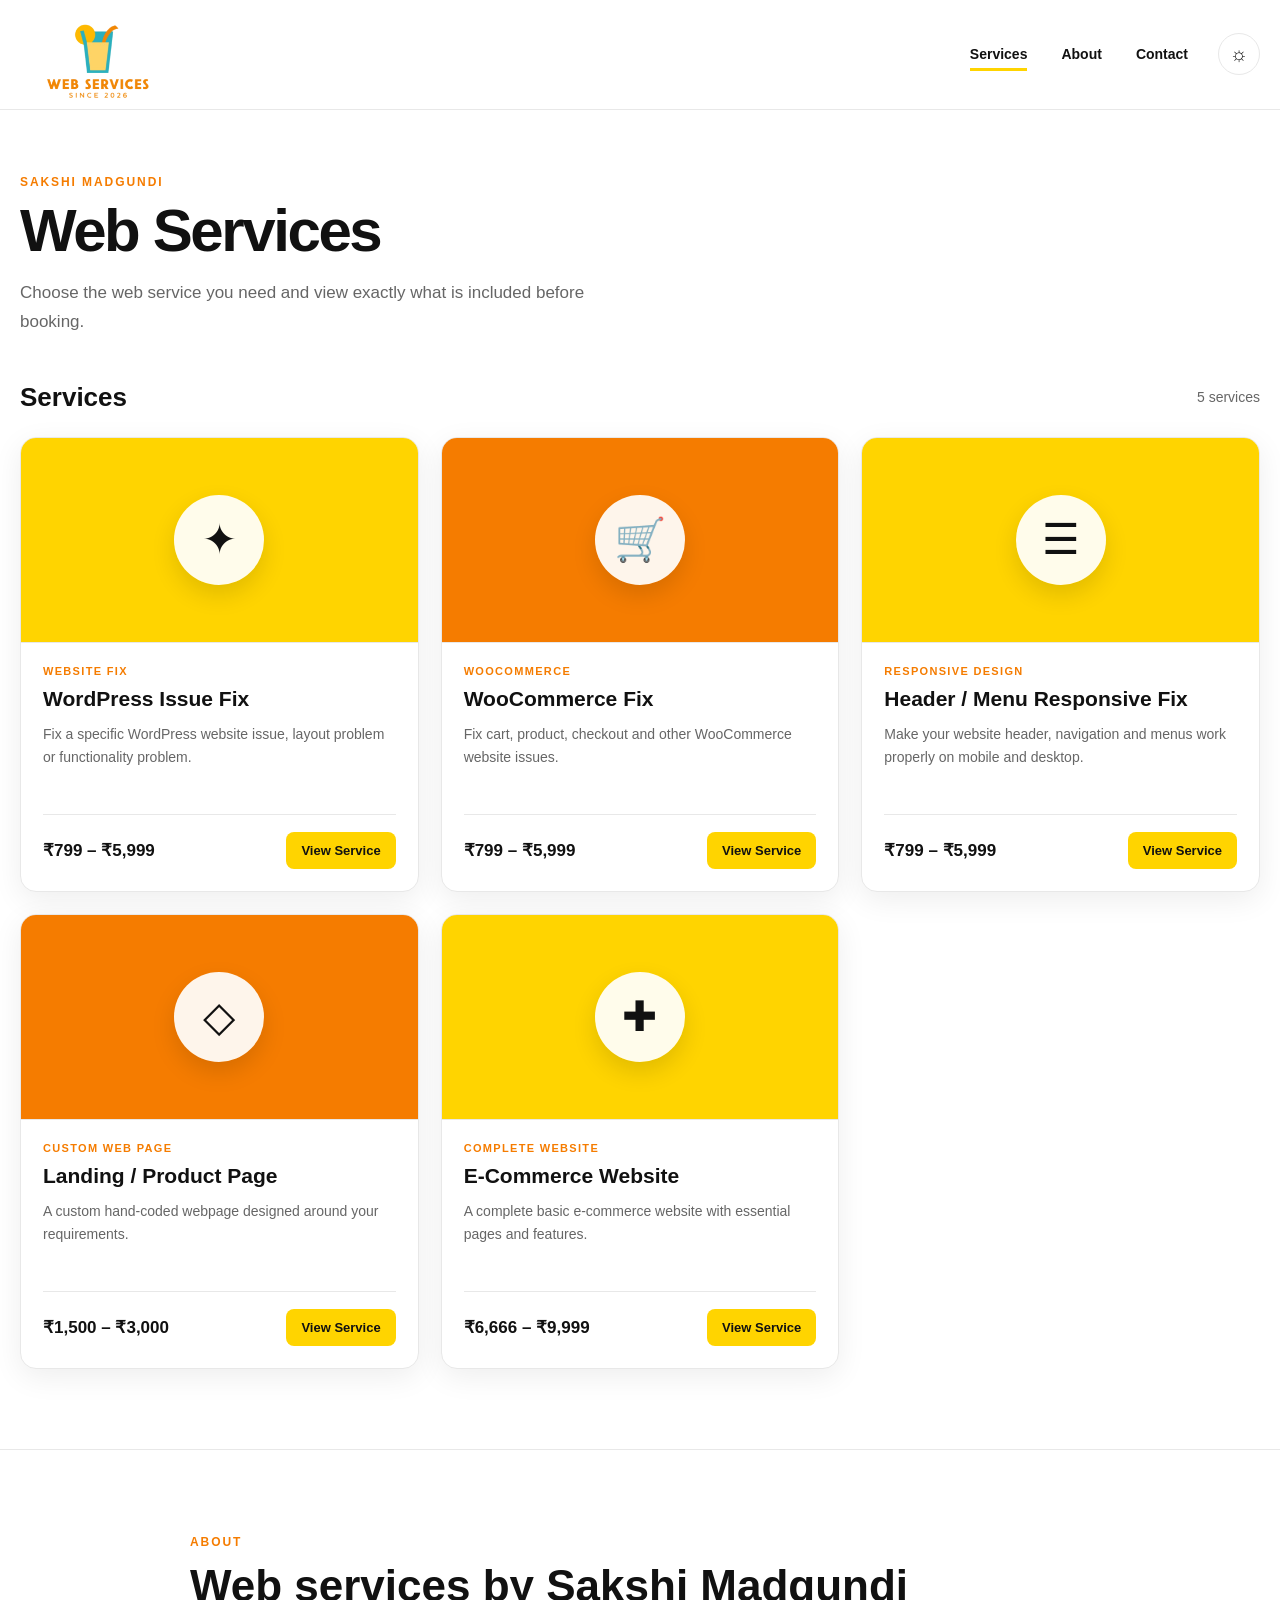
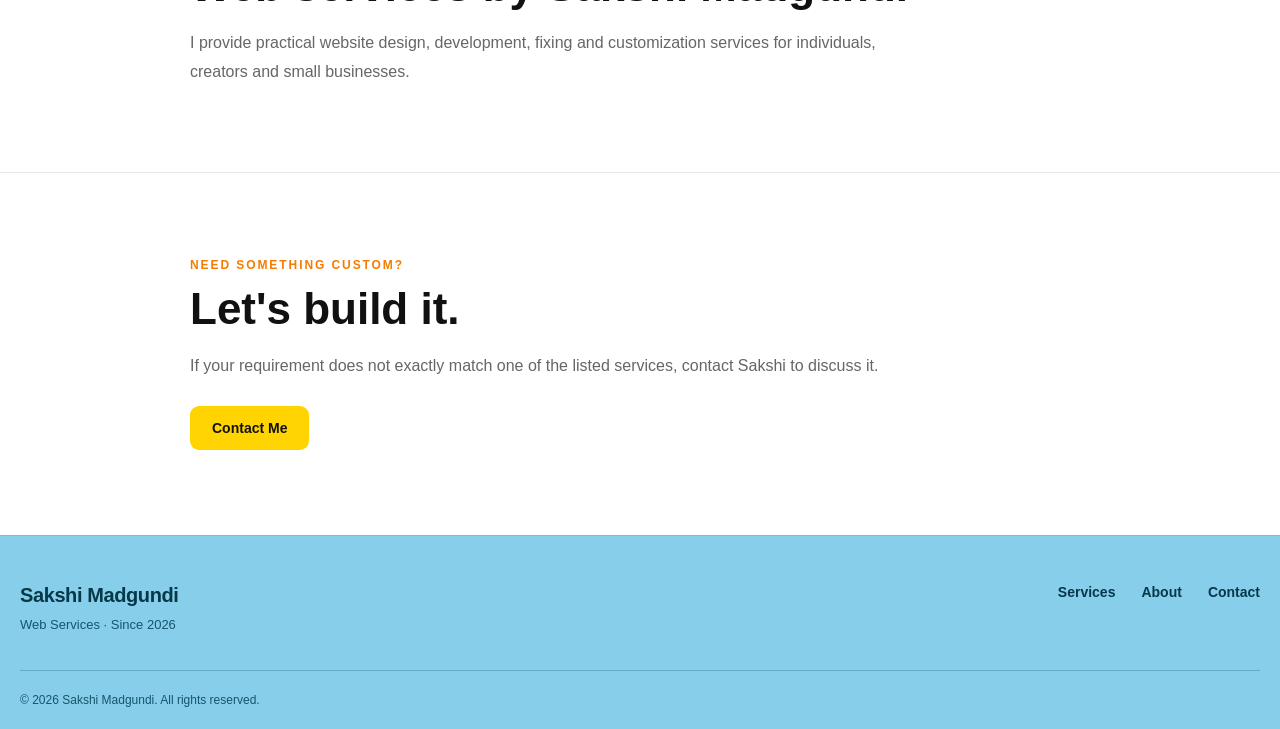
==== commit 8ec1e8d9: "Update service.html" ====
--- a/service.html
+++ b/service.html
@@ -249,7 +249,7 @@
 
 
         <a
-            href="mailto:your-email@example.com"
+            href="mailto:your-sakshimadgundi2020@gmail.com"
             class="primary-button payment-contact"
         >
             I've Paid — Contact Sakshi
--- a/style.css
+++ b/style.css
@@ -1,7 +1,6 @@
 /* =========================================================
-   SAKSHI MADGUNDI
-   SERVICE BOOKING WEBSITE
-   PURE CSS
+   SAKSHI MADGUNDI — WEB SERVICES
+   Pure HTML + CSS + JS
 ========================================================= */
 
 
@@ -11,55 +10,51 @@
 
 :root {
 
-    --yellow: #FFD600;
-    --yellow-bright: #FFE000;
-    --orange: #FF8A00;
-    --orange-dark: #F26B00;
-
-    --white: #FFFFFF;
-    --black: #080808;
-
-    --bg: #FFFFFF;
-    --surface: #F7F7F4;
-    --surface-2: #EEEEEA;
+    --yellow: #ffd400;
+    --yellow-dark: #f2c400;
+
+    --orange: #f57c00;
+    --orange-dark: #df6800;
+
+    --sky-blue: #87ceeb;
+    --sky-blue-border: #6fc2df;
+
+    --footer-text: #06384a;
+    --footer-muted: #15566b;
+
+    --bg: #ffffff;
+    --surface: #ffffff;
+    --surface-2: #f7f7f7;
 
     --text: #111111;
-    --text-soft: #646464;
-    --border: #DFDFD9;
+    --muted: #666666;
+    --border: #e8e8e8;
 
     --shadow:
-        0 18px 50px rgba(0, 0, 0, 0.08);
-
-    --radius-lg: 28px;
-    --radius-md: 20px;
-    --radius-sm: 13px;
-
-    --header-height: 82px;
-
-    --transition:
-        0.25s ease;
-
-}
-
-
-/* =========================================================
-   DARK THEME
-========================================================= */
-
-body.dark {
-
-    --bg: #080808;
-    --surface: #121212;
-    --surface-2: #1A1A1A;
-
-    --text: #FFFFFF;
-    --text-soft: #A9A9A9;
-
-    --border: #2B2B2B;
+        0 8px 30px rgba(0, 0, 0, 0.07);
+
+    --radius: 16px;
+
+    --header-height: 78px;
+}
+
+
+/* =========================================================
+   DARK MODE
+========================================================= */
+
+body.dark-mode {
+
+    --bg: #090909;
+    --surface: #111111;
+    --surface-2: #171717;
+
+    --text: #ffffff;
+    --muted: #aaaaaa;
+    --border: #292929;
 
     --shadow:
-        0 18px 50px rgba(0, 0, 0, 0.35);
-
+        0 8px 30px rgba(0, 0, 0, 0.4);
 }
 
 
@@ -73,239 +68,38 @@
     padding: 0;
 }
 
+
 html {
     scroll-behavior: smooth;
 }
 
+
 body {
 
     font-family:
-        Inter,
-        ui-sans-serif,
-        system-ui,
-        -apple-system,
-        BlinkMacSystemFont,
-        "Segoe UI",
+        Arial,
+        Helvetica,
         sans-serif;
 
     background: var(--bg);
     color: var(--text);
 
-    line-height: 1.6;
-
-    overflow-x: hidden;
+    min-height: 100vh;
 
     transition:
-        background var(--transition),
-        color var(--transition);
-
-}
-
-button,
-input,
-textarea {
-    font: inherit;
-}
-
-button {
-    cursor: pointer;
-}
+        background-color 0.25s ease,
+        color 0.25s ease;
+}
+
 
 a {
     color: inherit;
     text-decoration: none;
 }
 
-img {
-    max-width: 100%;
-    display: block;
-}
-
-
-/* =========================================================
-   GLOBAL
-========================================================= */
-
-.section {
-
-    width: min(
-        1180px,
-        calc(100% - 40px)
-    );
-
-    margin-inline: auto;
-
-}
-
-.section {
-    padding-block: 110px;
-}
-
-.section-label {
-
-    display: inline-block;
-
-    color: var(--orange);
-
-    font-size: 12px;
-
-    font-weight: 800;
-
-    letter-spacing: 0.15em;
-
-    margin-bottom: 18px;
-
-}
-
-.section-heading {
-
-    display: flex;
-
-    justify-content: space-between;
-
-    align-items: end;
-
-    gap: 50px;
-
-    margin-bottom: 55px;
-
-}
-
-.section-heading h2,
-.about-content h2,
-.final-cta h2,
-.booking-heading h2,
-.custom-content h2 {
-
-    font-size:
-        clamp(38px, 5vw, 68px);
-
-    line-height: 0.98;
-
-    letter-spacing: -0.055em;
-
-    font-weight: 900;
-
-}
-
-.section-heading h2 span,
-.about-content h2 span,
-.final-cta h2 span,
-.booking-heading h2 span,
-.custom-content h2 span {
-
-    color: var(--orange);
-
-}
-
-.section-heading > p {
-
-    max-width: 400px;
-
-    color: var(--text-soft);
-
-    font-size: 15px;
-
-}
-
-
-/* =========================================================
-   BUTTONS
-========================================================= */
-
-.btn {
-
-    display: inline-flex;
-
-    align-items: center;
-
-    justify-content: center;
-
-    gap: 12px;
-
-    min-height: 52px;
-
-    padding:
-        0 24px;
-
-    border-radius: 999px;
-
-    font-size: 14px;
-
-    font-weight: 800;
-
-    border: 1px solid transparent;
-
-    transition:
-        transform var(--transition),
-        background var(--transition),
-        color var(--transition),
-        border var(--transition);
-
-}
-
-.btn:hover {
-
-    transform: translateY(-3px);
-
-}
-
-.btn-primary {
-
-    background: var(--yellow);
-
-    color: #080808;
-
-}
-
-.btn-primary:hover {
-
-    background: var(--orange);
-
-}
-
-.btn-secondary {
-
-    border-color: var(--border);
-
-    background: transparent;
-
-    color: var(--text);
-
-}
-
-.btn-secondary:hover {
-
-    border-color: var(--yellow);
-
-    background: var(--yellow);
-
-    color: #080808;
-
-}
-
-.btn-dark {
-
-    background: #080808;
-
-    color: #FFFFFF;
-
-}
-
-body.dark .btn-dark {
-
-    background: var(--yellow);
-
-    color: #080808;
-
-}
-
-.btn-large {
-
-    min-height: 60px;
-
-    padding-inline: 30px;
-
+
+button {
+    font-family: inherit;
 }
 
 
@@ -316,3439 +110,1736 @@
 .site-header {
 
     position: sticky;
-
     top: 0;
-
     z-index: 1000;
 
     width: 100%;
 
-    background:
-        color-mix(
-            in srgb,
-            var(--bg) 90%,
-            transparent
-        );
-
-    backdrop-filter: blur(18px);
+    background: var(--surface);
 
     border-bottom:
         1px solid var(--border);
 
-}
+    transition:
+        background-color 0.25s ease,
+        border-color 0.25s ease;
+}
+
 
 .header-inner {
 
-    width: min(
-        1240px,
-        calc(100% - 40px)
-    );
-
-    min-height: var(--header-height);
-
-    margin-inline: auto;
-
-    display: flex;
-
-    align-items: center;
-
-    justify-content: space-between;
-
-    gap: 30px;
-
-}
-
-
-/* BRAND */
+    width:
+        min(1280px, calc(100% - 40px));
+
+    min-height:
+        var(--header-height);
+
+    margin:
+        auto;
+
+    display:
+        flex;
+
+    align-items:
+        center;
+
+    justify-content:
+        space-between;
+
+    gap:
+        30px;
+}
+
+
+/* =========================================================
+   LOGO
+========================================================= */
 
 .brand {
 
-    display: inline-flex;
-
-    align-items: center;
-
-    gap: 11px;
-
-    flex-shrink: 0;
-
-}
-
-.brand-mark {
-
-    width: 42px;
-
-    height: 42px;
-
-    display: grid;
-
-    place-items: center;
-
-    border-radius: 13px;
-
-    background: var(--yellow);
-
-    color: #080808;
-
-    font-size: 19px;
-
-    font-weight: 950;
-
-    transform: rotate(-5deg);
-
-}
-
-.brand-text {
-
-    display: flex;
-
-    flex-direction: column;
-
-    line-height: 1;
-
-}
-
-.brand-text strong {
-
-    font-size: 16px;
-
-    font-weight: 900;
-
-}
-
-.brand-text small {
-
-    margin-top: 4px;
-
-    font-size: 10px;
-
-    color: var(--text-soft);
-
-    letter-spacing: 0.1em;
-
-    text-transform: uppercase;
-
-}
-
-
-/* DESKTOP NAV */
+    display:
+        flex;
+
+    align-items:
+        center;
+
+    min-width:
+        0;
+}
+
+
+.brand-logo {
+
+    display:
+        block;
+
+    width:
+        155px;
+
+    height:
+        auto;
+
+    object-fit:
+        contain;
+}
+
+
+/* =========================================================
+   NAVIGATION
+========================================================= */
 
 .desktop-nav {
 
-    display: flex;
-
-    align-items: center;
-
-    gap: 27px;
-
-}
-
-.desktop-nav > a {
-
-    color: var(--text-soft);
-
-    font-size: 13px;
-
-    font-weight: 700;
+    display:
+        flex;
+
+    align-items:
+        center;
+
+    gap:
+        34px;
+
+    margin-left:
+        auto;
+}
+
+
+.nav-link {
+
+    font-size:
+        14px;
+
+    font-weight:
+        700;
+
+    color:
+        var(--text);
+
+    position:
+        relative;
+
+    padding:
+        28px 0;
+}
+
+
+.nav-link::after {
+
+    content:
+        "";
+
+    position:
+        absolute;
+
+    left:
+        0;
+
+    right:
+        0;
+
+    bottom:
+        19px;
+
+    height:
+        3px;
+
+    background:
+        var(--yellow);
+
+    transform:
+        scaleX(0);
+
+    transform-origin:
+        center;
 
     transition:
-        color var(--transition);
-
-}
-
-.desktop-nav > a:hover {
-
-    color: var(--text);
-
-}
-
-.desktop-nav .nav-book {
-
-    color: #080808;
-
-    background: var(--yellow);
+        transform 0.2s ease;
+}
+
+
+.nav-link:hover::after,
+.nav-link.active::after {
+
+    transform:
+        scaleX(1);
+}
+
+
+/* =========================================================
+   HEADER ACTIONS
+========================================================= */
+
+.header-actions {
+
+    display:
+        flex;
+
+    align-items:
+        center;
+
+    gap:
+        10px;
+}
+
+
+.theme-button,
+.mobile-menu-button {
+
+    width:
+        42px;
+
+    height:
+        42px;
+
+    border:
+        1px solid var(--border);
+
+    border-radius:
+        50%;
+
+    background:
+        var(--surface);
+
+    color:
+        var(--text);
+
+    cursor:
+        pointer;
+
+    font-size:
+        20px;
+
+    display:
+        flex;
+
+    align-items:
+        center;
+
+    justify-content:
+        center;
+
+    transition:
+        transform 0.2s ease,
+        background-color 0.2s ease;
+}
+
+
+.theme-button:hover,
+.mobile-menu-button:hover {
+
+    transform:
+        translateY(-2px);
+
+    background:
+        var(--yellow);
+}
+
+
+.mobile-menu-button {
+    display:
+        none;
+}
+
+
+/* =========================================================
+   MOBILE MENU
+========================================================= */
+
+.mobile-menu {
+
+    display:
+        none;
 
     padding:
-        12px 19px;
-
-    border-radius: 999px;
-
-}
-
-.desktop-nav .nav-book:hover {
-
-    color: #080808;
-
-    background: var(--orange);
-
-}
-
-
-/* HEADER ACTIONS */
-
-.header-actions {
-
-    display: flex;
-
-    align-items: center;
-
-    gap: 9px;
-
-}
-
-.theme-toggle {
-
-    width: 42px;
-
-    height: 42px;
-
-    border: 1px solid var(--border);
-
-    border-radius: 50%;
-
-    background: var(--surface);
-
-    color: var(--text);
-
-    display: grid;
-
-    place-items: center;
-
-    font-size: 18px;
-
-    transition:
-        background var(--transition),
-        transform var(--transition);
-
-}
-
-.theme-toggle:hover {
-
-    background: var(--yellow);
-
-    color: #080808;
-
-    transform: rotate(10deg);
-
-}
-
-
-/* MOBILE MENU BUTTON */
-
-.mobile-menu-btn {
-
-    display: none;
-
-    width: 43px;
-
-    height: 43px;
-
-    border: 1px solid var(--border);
-
-    border-radius: 50%;
-
-    background: var(--surface);
-
-    flex-direction: column;
-
-    justify-content: center;
-
-    align-items: center;
-
-    gap: 5px;
-
-}
-
-.mobile-menu-btn span {
-
-    display: block;
-
-    width: 17px;
-
-    height: 2px;
-
-    background: var(--text);
-
-    border-radius: 4px;
-
-}
-
-
-/* MOBILE MENU */
-
-.mobile-menu {
-
-    display: none;
+        10px 20px 20px;
+
+    border-top:
+        1px solid var(--border);
+
+    background:
+        var(--surface);
+}
+
+
+.mobile-menu a {
+
+    display:
+        block;
 
     padding:
-        15px 20px 25px;
-
-    background: var(--bg);
+        14px 0;
 
     border-bottom:
         1px solid var(--border);
 
-}
-
-.mobile-menu a {
-
-    display: block;
+    font-weight:
+        700;
+}
+
+
+/* =========================================================
+   SHOP TOP
+========================================================= */
+
+.shop-top {
+
+    width:
+        min(1280px, calc(100% - 40px));
+
+    margin:
+        0 auto;
 
     padding:
-        13px 5px;
-
-    font-weight: 750;
-
-    color: var(--text-soft);
-
-}
-
-.mobile-menu .mobile-book {
-
-    margin-top: 10px;
+        65px 0 35px;
+}
+
+
+.shop-small-title,
+.section-label {
+
+    color:
+        var(--orange);
+
+    font-size:
+        12px;
+
+    font-weight:
+        800;
+
+    letter-spacing:
+        0.16em;
+
+    margin-bottom:
+        12px;
+}
+
+
+.shop-top h1 {
+
+    font-size:
+        clamp(36px, 5vw, 60px);
+
+    line-height:
+        1;
+
+    letter-spacing:
+        -0.04em;
+
+    margin-bottom:
+        18px;
+}
+
+
+.shop-description {
+
+    max-width:
+        620px;
+
+    color:
+        var(--muted);
+
+    font-size:
+        17px;
+
+    line-height:
+        1.7;
+}
+
+
+/* =========================================================
+   SERVICES
+========================================================= */
+
+.services-section {
+
+    width:
+        min(1280px, calc(100% - 40px));
+
+    margin:
+        0 auto;
 
     padding:
-        15px 20px;
-
-    background: var(--yellow);
-
-    color: #080808;
-
-    text-align: center;
-
-    border-radius: 999px;
-
-}
-
-.mobile-menu.open {
-
-    display: block;
-
-}
-
-
-/* =========================================================
-   HERO
-========================================================= */
-
-.hero {
-
-    min-height:
-        calc(100vh - var(--header-height));
-
-    display: grid;
+        10px 0 80px;
+}
+
+
+.services-toolbar {
+
+    display:
+        flex;
+
+    align-items:
+        center;
+
+    justify-content:
+        space-between;
+
+    margin-bottom:
+        24px;
+}
+
+
+.services-toolbar h2 {
+
+    font-size:
+        26px;
+}
+
+
+#serviceCount {
+
+    color:
+        var(--muted);
+
+    font-size:
+        14px;
+}
+
+
+/* =========================================================
+   SERVICE GRID
+========================================================= */
+
+.services-grid {
+
+    display:
+        grid;
 
     grid-template-columns:
-        1.05fr
-        0.95fr;
-
-    align-items: center;
-
-    gap: 60px;
-
-    padding-top: 75px;
-
-}
-
-.hero-content {
-
-    position: relative;
-
-    z-index: 2;
-
-}
-
-.eyebrow {
-
-    display: inline-flex;
-
-    align-items: center;
-
-    gap: 9px;
-
-    padding:
-        8px 12px;
+        repeat(3, minmax(0, 1fr));
+
+    gap:
+        22px;
+}
+
+
+/* =========================================================
+   SERVICE CARD
+========================================================= */
+
+.service-card {
+
+    background:
+        var(--surface);
 
     border:
         1px solid var(--border);
 
-    background: var(--surface);
-
-    border-radius: 999px;
-
-    color: var(--text-soft);
-
-    font-size: 11px;
-
-    font-weight: 800;
-
-}
-
-.eyebrow span {
-
-    width: 7px;
-
-    height: 7px;
-
-    border-radius: 50%;
-
-    background: var(--yellow);
+    border-radius:
+        var(--radius);
+
+    overflow:
+        hidden;
 
     box-shadow:
-        0 0 0 5px
-        rgba(255, 214, 0, 0.14);
-
-}
-
-.hero h1 {
-
-    max-width: 760px;
-
-    margin-top: 25px;
-
-    font-size:
-        clamp(55px, 7vw, 94px);
-
-    line-height: 0.91;
-
-    letter-spacing: -0.07em;
-
-    font-weight: 950;
-
-}
-
-.hero h1 span {
-
-    display: block;
-
-    color: var(--orange);
-
-}
-
-.hero-description {
-
-    max-width: 600px;
-
-    margin-top: 28px;
-
-    color: var(--text-soft);
-
-    font-size:
-        clamp(15px, 1.6vw, 18px);
-
-    line-height: 1.75;
-
-}
-
-.hero-buttons {
-
-    display: flex;
-
-    flex-wrap: wrap;
-
-    gap: 12px;
-
-    margin-top: 34px;
-
-}
-
-.hero-note {
-
-    display: flex;
-
-    align-items: center;
-
-    gap: 8px;
-
-    margin-top: 24px;
-
-    color: var(--text-soft);
-
-    font-size: 12px;
-
-    font-weight: 700;
-
-}
-
-.hero-note span {
-
-    color: var(--yellow);
-
-    font-size: 17px;
-
-}
-
-
-/* HERO VISUAL */
-
-.hero-visual {
-
-    position: relative;
-
-    min-height: 500px;
-
-    display: grid;
-
-    place-items: center;
-
-}
-
-.visual-glow {
-
-    position: absolute;
-
-    width: 330px;
-
-    height: 330px;
-
-    border-radius: 50%;
-
-    background:
-        radial-gradient(
-            circle,
-            rgba(255, 214, 0, 0.35),
-            transparent 68%
-        );
-
-    filter: blur(5px);
-
-}
-
-.hero-device {
-
-    position: relative;
-
-    width: min(
-        390px,
-        80%
-    );
-
-    aspect-ratio: 0.82;
-
-    background: var(--surface);
-
-    border:
-        10px solid #080808;
-
-    border-radius: 35px;
+        var(--shadow);
+
+    transition:
+        transform 0.22s ease,
+        box-shadow 0.22s ease,
+        border-color 0.22s ease;
+}
+
+
+.service-card:hover {
+
+    transform:
+        translateY(-5px);
 
     box-shadow:
-        0 35px 80px rgba(0,0,0,0.18);
+        0 16px 40px rgba(0, 0, 0, 0.11);
+}
+
+
+/* =========================================================
+   CARD IMAGE AREA
+========================================================= */
+
+.service-image {
+
+    height:
+        205px;
+
+    display:
+        flex;
+
+    align-items:
+        center;
+
+    justify-content:
+        center;
+
+    border-bottom:
+        1px solid var(--border);
+}
+
+
+.service-image-yellow {
+
+    background:
+        var(--yellow);
+}
+
+
+.service-image-orange {
+
+    background:
+        var(--orange);
+}
+
+
+.service-icon {
+
+    width:
+        90px;
+
+    height:
+        90px;
+
+    border-radius:
+        50%;
+
+    display:
+        flex;
+
+    align-items:
+        center;
+
+    justify-content:
+        center;
+
+    background:
+        rgba(255, 255, 255, 0.92);
+
+    color:
+        #111111;
+
+    font-size:
+        42px;
+
+    box-shadow:
+        0 10px 25px rgba(0, 0, 0, 0.12);
+}
+
+
+/* =========================================================
+   CARD CONTENT
+========================================================= */
+
+.service-card-content {
+
+    padding:
+        22px;
+}
+
+
+.service-category {
+
+    font-size:
+        11px;
+
+    font-weight:
+        800;
+
+    letter-spacing:
+        0.12em;
+
+    color:
+        var(--orange);
+
+    margin-bottom:
+        9px;
+}
+
+
+.service-card h3 {
+
+    font-size:
+        21px;
+
+    line-height:
+        1.25;
+
+    margin-bottom:
+        11px;
+}
+
+
+.service-short {
+
+    color:
+        var(--muted);
+
+    font-size:
+        14px;
+
+    line-height:
+        1.65;
+
+    min-height:
+        69px;
+}
+
+
+.service-bottom {
+
+    margin-top:
+        22px;
+
+    padding-top:
+        17px;
+
+    border-top:
+        1px solid var(--border);
+
+    display:
+        flex;
+
+    align-items:
+        center;
+
+    justify-content:
+        space-between;
+
+    gap:
+        12px;
+}
+
+
+.service-bottom strong {
+
+    font-size:
+        17px;
+}
+
+
+/* =========================================================
+   VIEW SERVICE
+========================================================= */
+
+.view-service {
+
+    background:
+        var(--yellow);
+
+    color:
+        #111111;
+
+    padding:
+        11px 15px;
+
+    border-radius:
+        8px;
+
+    font-size:
+        13px;
+
+    font-weight:
+        800;
+
+    white-space:
+        nowrap;
+
+    transition:
+        background 0.2s ease,
+        transform 0.2s ease;
+}
+
+
+.view-service:hover {
+
+    background:
+        var(--orange);
 
     transform:
-        rotate(4deg);
-
-    overflow: hidden;
-
-    z-index: 2;
-
-}
-
-.device-top {
-
-    height: 38px;
-
-    background: #080808;
-
-    display: flex;
-
-    align-items: center;
-
-    gap: 5px;
-
-    padding-inline: 15px;
-
-}
-
-.device-top span {
-
-    width: 6px;
-
-    height: 6px;
-
-    border-radius: 50%;
-
-    background: var(--yellow);
-
-}
-
-.device-content {
-
-    padding: 35px 25px;
-
-}
-
-.device-line {
-
-    height: 11px;
-
-    width: 80%;
-
-    margin-bottom: 10px;
-
-    border-radius: 10px;
-
-    background: var(--orange);
-
-    opacity: .7;
-
-}
-
-.device-line.large {
-
-    width: 90%;
-
-    height: 30px;
-
-    background: var(--text);
-
-}
-
-.device-line.short {
-
-    width: 55%;
-
-    background: var(--text-soft);
-
-}
-
-.device-grid {
-
-    display: grid;
+        translateY(-1px);
+}
+
+
+/* =========================================================
+   SIMPLE SECTIONS
+========================================================= */
+
+.simple-section {
+
+    border-top:
+        1px solid var(--border);
+
+    padding:
+        85px 20px;
+}
+
+
+.simple-section-inner {
+
+    width:
+        min(900px, 100%);
+
+    margin:
+        auto;
+}
+
+
+.simple-section h2 {
+
+    font-size:
+        clamp(28px, 4vw, 44px);
+
+    margin-bottom:
+        18px;
+}
+
+
+.simple-section p:not(.section-label) {
+
+    color:
+        var(--muted);
+
+    line-height:
+        1.8;
+
+    font-size:
+        16px;
+
+    max-width:
+        720px;
+}
+
+
+/* =========================================================
+   BUTTON
+========================================================= */
+
+.primary-button {
+
+    display:
+        inline-flex;
+
+    align-items:
+        center;
+
+    justify-content:
+        center;
+
+    margin-top:
+        25px;
+
+    background:
+        var(--yellow);
+
+    color:
+        #111111;
+
+    padding:
+        14px 22px;
+
+    border-radius:
+        9px;
+
+    font-size:
+        14px;
+
+    font-weight:
+        800;
+}
+
+
+.primary-button:hover {
+
+    background:
+        var(--orange);
+}
+
+
+/* =========================================================
+   SINGLE SERVICE PAGE
+========================================================= */
+
+.single-service {
+
+    width:
+        min(1120px, calc(100% - 40px));
+
+    margin:
+        auto;
+
+    padding:
+        70px 0 100px;
+
+    display:
+        grid;
 
     grid-template-columns:
-        repeat(3, 1fr);
-
-    gap: 10px;
-
-    margin-top: 45px;
-
-}
-
-.device-grid div {
-
-    aspect-ratio: 1;
-
-    border-radius: 13px;
-
-    background: var(--yellow);
-
-}
-
-.device-grid div:nth-child(2) {
-
-    background: var(--orange);
-
-}
-
-.device-grid div:nth-child(3) {
-
-    background: var(--text);
-
-}
-
-
-/* FLOATING */
-
-.floating-card {
-
-    position: absolute;
-
-    z-index: 5;
+        0.9fr 1.1fr;
+
+    gap:
+        65px;
+
+    align-items:
+        start;
+}
+
+
+.single-service-image {
+
+    min-height:
+        500px;
+
+    border-radius:
+        20px;
+
+    background:
+        var(--yellow);
+
+    display:
+        flex;
+
+    align-items:
+        center;
+
+    justify-content:
+        center;
+
+    position:
+        sticky;
+
+    top:
+        110px;
+}
+
+
+.large-service-icon {
+
+    width:
+        180px;
+
+    height:
+        180px;
+
+    border-radius:
+        50%;
+
+    background:
+        white;
+
+    color:
+        #111;
+
+    display:
+        flex;
+
+    align-items:
+        center;
+
+    justify-content:
+        center;
+
+    font-size:
+        80px;
+
+    box-shadow:
+        0 20px 45px rgba(0,0,0,0.15);
+}
+
+
+.single-service-info h1 {
+
+    font-size:
+        clamp(35px, 5vw, 58px);
+
+    line-height:
+        1.02;
+
+    letter-spacing:
+        -0.04em;
+
+    margin-bottom:
+        20px;
+}
+
+
+.single-service-description {
+
+    color:
+        var(--muted);
+
+    line-height:
+        1.8;
+
+    font-size:
+        17px;
+
+    margin-bottom:
+        28px;
+}
+
+
+/* =========================================================
+   PRICE
+========================================================= */
+
+.price-box {
 
     padding:
-        15px 18px;
-
-    background: var(--bg);
+        20px;
 
     border:
         1px solid var(--border);
 
-    border-radius: 15px;
-
-    box-shadow: var(--shadow);
-
-    display: flex;
-
-    flex-direction: column;
-
-    line-height: 1.1;
-
-}
-
-.floating-card span {
-
-    color: var(--orange);
-
-    font-size: 9px;
-
-    font-weight: 900;
-
-    letter-spacing: .12em;
-
-}
-
-.floating-card strong {
-
-    margin-top: 5px;
-
-    font-size: 12px;
-
-}
-
-.card-one {
-
-    top: 13%;
-
-    left: 0;
-
-    transform: rotate(-8deg);
-
-}
-
-.card-two {
-
-    right: 0;
-
-    top: 32%;
-
-    transform: rotate(6deg);
-
-}
-
-.card-three {
-
-    bottom: 12%;
-
-    left: 8%;
-
-    transform: rotate(-4deg);
-
-}
-
-
-/* =========================================================
-   SERVICE STRIP
-========================================================= */
-
-.service-strip {
-
-    width: 100%;
+    border-radius:
+        13px;
+
+    background:
+        var(--surface-2);
+
+    margin-bottom:
+        25px;
+
+    display:
+        flex;
+
+    flex-direction:
+        column;
+
+    gap:
+        7px;
+}
+
+
+.price-box span {
+
+    color:
+        var(--muted);
+
+    font-size:
+        13px;
+}
+
+
+.price-box strong {
+
+    font-size:
+        30px;
+}
+
+
+/* =========================================================
+   INCLUDED
+========================================================= */
+
+.included-box {
+
+    border-top:
+        1px solid var(--border);
+
+    padding-top:
+        25px;
+
+    margin-bottom:
+        28px;
+}
+
+
+.included-box h2 {
+
+    font-size:
+        20px;
+
+    margin-bottom:
+        16px;
+}
+
+
+.included-box ul {
+
+    list-style:
+        none;
+
+    display:
+        grid;
+
+    gap:
+        12px;
+}
+
+
+.included-box li {
+
+    display:
+        flex;
+
+    gap:
+        10px;
+
+    color:
+        var(--muted);
+
+    line-height:
+        1.5;
+}
+
+
+.included-box li::before {
+
+    content:
+        "✓";
+
+    color:
+        var(--orange);
+
+    font-weight:
+        900;
+}
+
+
+/* =========================================================
+   BOOK BUTTON
+========================================================= */
+
+.book-button {
+
+    width:
+        100%;
+
+    border:
+        none;
+
+    background:
+        var(--yellow);
+
+    color:
+        #111111;
+
+    padding:
+        17px 24px;
+
+    border-radius:
+        10px;
+
+    font-size:
+        16px;
+
+    font-weight:
+        900;
+
+    cursor:
+        pointer;
+
+    transition:
+        background 0.2s ease,
+        transform 0.2s ease;
+}
+
+
+.book-button:hover {
+
+    background:
+        var(--orange);
+
+    transform:
+        translateY(-2px);
+}
+
+
+.back-link {
+
+    display:
+        inline-block;
+
+    margin-top:
+        18px;
+
+    color:
+        var(--muted);
+
+    font-size:
+        14px;
+
+    font-weight:
+        700;
+}
+
+
+/* =========================================================
+   PAYMENT OVERLAY
+========================================================= */
+
+.payment-overlay {
+
+    position:
+        fixed;
+
+    inset:
+        0;
+
+    z-index:
+        3000;
+
+    background:
+        rgba(0, 0, 0, 0.72);
+
+    display:
+        none;
+
+    align-items:
+        center;
+
+    justify-content:
+        center;
 
     padding:
         20px;
-
-    background: var(--yellow);
-
-    color: #080808;
-
-    display: flex;
-
-    justify-content: center;
-
-    flex-wrap: wrap;
-
-    gap: 0;
-
-}
-
-.service-strip div {
-
-    padding:
-        0 24px;
-
-    font-size: 11px;
-
-    font-weight: 900;
-
-    text-transform: uppercase;
-
-    letter-spacing: .08em;
-
-    border-right:
-        1px solid rgba(0,0,0,.18);
-
-}
-
-.service-strip div:last-child {
-
-    border-right: none;
-
-}
-
-
-/* =========================================================
-   SERVICES
-========================================================= */
-
-.services-grid {
-
-    display: grid;
-
-    grid-template-columns:
-        repeat(3, 1fr);
-
-    gap: 18px;
-
-}
-
-.service-card {
-
-    position: relative;
-
-    overflow: hidden;
-
-    padding: 0;
-
-    background: var(--surface);
-
-    border:
-        1px solid var(--border);
-
-    border-radius: var(--radius-md);
-
-    transition:
-        transform var(--transition),
-        border var(--transition),
-        box-shadow var(--transition);
-
-}
-
-.service-card:hover {
-
-    transform: translateY(-7px);
-
-    border-color:
-        rgba(255, 214, 0, .8);
-
-    box-shadow: var(--shadow);
-
-}
-
-.service-image {
-
-    position: relative;
-
-    height: 210px;
-
-    overflow: hidden;
-
-    background: var(--yellow);
-
-    display: grid;
-
-    place-items: center;
-
-}
-
-.service-image::before {
-
-    content: "";
-
-    position: absolute;
-
-    width: 190px;
-
-    height: 190px;
-
-    border-radius: 50%;
-
-    background:
-        rgba(255,255,255,.3);
-
-    transform:
-        translate(55px,-45px);
-
-}
-
-.service-image::after {
-
-    content: "";
-
-    position: absolute;
-
-    width: 150px;
-
-    height: 150px;
-
-    border-radius: 25px;
-
-    background:
-        var(--orange);
-
-    transform:
-        rotate(20deg)
-        translate(-20px,25px);
-
-}
-
-.service-icon {
-
-    position: relative;
-
-    z-index: 2;
-
-    width: 88px;
-
-    height: 88px;
-
-    display: grid;
-
-    place-items: center;
-
-    border-radius: 25px;
-
-    background: #080808;
-
-    color: var(--yellow);
-
-    font-size: 30px;
-
-    box-shadow:
-        0 20px 40px rgba(0,0,0,.2);
-
-}
-
-.service-info {
-
-    padding: 25px;
-
-}
-
-.service-category {
-
-    color: var(--orange);
-
-    font-size: 10px;
-
-    font-weight: 900;
-
-    letter-spacing: .14em;
-
-}
-
-.service-info h3 {
-
-    margin-top: 8px;
-
-    font-size: 23px;
-
-    letter-spacing: -.035em;
-
-}
-
-.service-info p {
-
-    min-height: 75px;
-
-    margin-top: 9px;
-
-    color: var(--text-soft);
-
-    font-size: 13px;
-
-}
-
-.service-bottom {
-
-    display: flex;
-
-    align-items: end;
-
-    justify-content: space-between;
-
-    gap: 12px;
-
-    margin-top: 20px;
-
-}
-
-.service-price {
-
-    display: flex;
-
-    flex-direction: column;
-
-}
-
-.service-price small {
-
-    color: var(--text-soft);
-
-    font-size: 9px;
-
-    text-transform: uppercase;
-
-    letter-spacing: .1em;
-
-    font-weight: 800;
-
-}
-
-.service-price strong {
-
-    margin-top: 2px;
-
-    font-size: 21px;
-
-}
-
-.service-book {
-
-    padding:
-        11px 14px;
-
-    border-radius: 999px;
-
-    background: var(--yellow);
-
-    color: #080808;
-
-    border: none;
-
-    font-size: 11px;
-
-    font-weight: 900;
-
-}
-
-.service-book:hover {
-
-    background: var(--orange);
-
-}
-
-
-/* =========================================================
-   CUSTOM SECTION
-========================================================= */
-
-.custom-card {
-
-    position: relative;
-
-    display: grid;
-
-    grid-template-columns:
-        auto 1fr auto;
-
-    align-items: center;
-
-    gap: 30px;
-
-    padding:
-        45px;
-
-    background: var(--yellow);
-
-    color: #080808;
-
-    border-radius: var(--radius-lg);
-
-    overflow: hidden;
-
-}
-
-.custom-card::after {
-
-    content: "";
-
-    position: absolute;
-
-    width: 300px;
-
-    height: 300px;
-
-    border-radius: 50%;
-
-    right: -100px;
-
-    top: -150px;
-
-    background:
-        rgba(255,138,0,.45);
-
-}
-
-.custom-icon {
-
-    width: 72px;
-
-    height: 72px;
-
-    display: grid;
-
-    place-items: center;
-
-    border-radius: 20px;
-
-    background: #080808;
-
-    color: var(--yellow);
-
-    font-size: 25px;
-
-    z-index: 1;
-
-}
-
-.custom-content {
-
-    position: relative;
-
-    z-index: 1;
-
-}
-
-.custom-content .section-label {
-
-    color: #080808;
-
-}
-
-.custom-content h2 {
-
-    font-size:
-        clamp(30px,4vw,52px);
-
-    max-width: 700px;
-
-}
-
-.custom-content h2 span {
-
-    color: var(--orange-dark);
-
-}
-
-.custom-content p {
-
-    max-width: 650px;
-
-    margin-top: 12px;
-
-    color: rgba(0,0,0,.65);
-
-    font-size: 14px;
-
-}
-
-.custom-card .btn {
-
-    position: relative;
-
-    z-index: 2;
-
-}
-
-
-/* =========================================================
-   WORK
-========================================================= */
-
-.work-grid {
-
-    display: grid;
-
-    grid-template-columns:
-        repeat(3, 1fr);
-
-    gap: 18px;
-
-}
-
-.work-card {
-
-    background: var(--surface);
-
-    border:
-        1px solid var(--border);
-
-    border-radius: var(--radius-md);
-
-    overflow: hidden;
-
-}
-
-.work-image {
-
-    height: 270px;
-
-    display: grid;
-
-    place-items: center;
-
-    overflow: hidden;
-
-}
-
-.work-image-one {
-
-    background:
-        linear-gradient(
-            135deg,
-            var(--yellow),
-            #fff3a0
-        );
-
-}
-
-.work-image-two {
-
-    background:
-        linear-gradient(
-            135deg,
-            var(--orange),
-            #ffc06d
-        );
-
-}
-
-.work-image-three {
-
-    background:
-        linear-gradient(
-            135deg,
-            #171717,
-            #404040
-        );
-
-}
-
-
-/* MOCK BROWSER */
-
-.mock-browser {
-
-    width: 78%;
-
-    height: 72%;
-
-    border:
-        7px solid #080808;
-
-    border-radius: 15px;
-
-    background: var(--bg);
-
-    overflow: hidden;
-
-    box-shadow:
-        0 25px 45px rgba(0,0,0,.2);
-
-    transform: rotate(-4deg);
-
-}
-
-.mock-top {
-
-    height: 22px;
-
-    background: #080808;
-
-}
-
-.mock-body {
-
-    padding: 20px;
-
-}
-
-.mock-body div {
-
-    height: 12px;
-
-    margin-bottom: 9px;
-
-    border-radius: 8px;
-
-    background: var(--orange);
-
-}
-
-.mock-body div:nth-child(1) {
-
-    width: 80%;
-
-    height: 30px;
-
-    background: var(--text);
-
-}
-
-.mock-body div:nth-child(2) {
-
-    width: 60%;
-
-    background: var(--text-soft);
-
-}
-
-.mock-body div:nth-child(3) {
-
-    width: 45%;
-
-    background: var(--yellow);
-
-}
-
-
-/* MOCK PHONE */
-
-.mock-phone {
-
-    width: 130px;
-
-    height: 235px;
-
-    border:
-        7px solid #080808;
-
-    border-radius: 25px;
-
-    background: var(--bg);
-
-    overflow: hidden;
-
-    transform: rotate(7deg);
-
-    box-shadow:
-        0 25px 50px rgba(0,0,0,.2);
-
-}
-
-.mock-phone-top {
-
-    height: 20px;
-
-    background: #080808;
-
-}
-
-.mock-phone-body {
-
-    padding: 18px;
-
-}
-
-.mock-phone-body div {
-
-    height: 60px;
-
-    margin-bottom: 10px;
-
-    border-radius: 10px;
-
-    background: var(--yellow);
-
-}
-
-.mock-phone-body div:nth-child(2) {
-
-    background: var(--orange);
-
-}
-
-
-/* MOCK UI */
-
-.mock-ui {
-
-    width: 80%;
-
-    height: 65%;
-
-    display: grid;
-
-    grid-template-columns: 30% 1fr;
-
-    background: #111;
-
-    border-radius: 15px;
-
-    overflow: hidden;
-
-    box-shadow:
-        0 25px 50px rgba(0,0,0,.3);
-
-    transform: rotate(-3deg);
-
-}
-
-.mock-ui-sidebar {
-
-    background: var(--yellow);
-
-}
-
-.mock-ui-main {
-
-    padding: 20px;
-
-}
-
-.mock-ui-main div {
-
-    height: 20px;
-
-    margin-bottom: 13px;
-
-    border-radius: 7px;
-
-    background: #333;
-
-}
-
-.mock-ui-main div:first-child {
-
-    width: 80%;
-
-    height: 50px;
-
-    background: var(--orange);
-
-}
-
-.work-info {
-
-    padding: 25px;
-
-}
-
-.work-info > span {
-
-    color: var(--orange);
-
-    font-size: 10px;
-
-    font-weight: 900;
-
-    letter-spacing: .14em;
-
-}
-
-.work-info h3 {
-
-    margin-top: 7px;
-
-    font-size: 24px;
-
-}
-
-.work-info p {
-
-    margin-top: 8px;
-
-    color: var(--text-soft);
-
-    font-size: 13px;
-
-}
-
-.work-info a {
-
-    display: inline-block;
-
-    margin-top: 18px;
-
-    color: var(--text);
-
-    font-size: 12px;
-
-    font-weight: 850;
-
-}
-
-.work-info a:hover {
-
-    color: var(--orange);
-
-}
-
-
-/* =========================================================
-   PROCESS
-========================================================= */
-
-.process-grid {
-
-    display: grid;
-
-    grid-template-columns:
-        repeat(4, 1fr);
-
-    gap: 14px;
-
-}
-
-.process-card {
-
-    position: relative;
-
-    padding:
-        28px;
-
-    background: var(--surface);
-
-    border:
-        1px solid var(--border);
-
-    border-radius: var(--radius-md);
-
-    min-height: 270px;
-
-}
-
-.process-number {
-
-    color: var(--orange);
-
-    font-size: 12px;
-
-    font-weight: 950;
-
-}
-
-.process-icon {
-
-    width: 52px;
-
-    height: 52px;
-
-    margin-top: 45px;
-
-    display: grid;
-
-    place-items: center;
-
-    background: var(--yellow);
-
-    color: #080808;
-
-    border-radius: 15px;
-
-    font-weight: 950;
-
-    font-size: 20px;
-
-}
-
-.process-card h3 {
-
-    margin-top: 20px;
-
-    font-size: 19px;
-
-}
-
-.process-card p {
-
-    margin-top: 8px;
-
-    color: var(--text-soft);
-
-    font-size: 12px;
-
-}
-
-
-/* =========================================================
-   ABOUT
-========================================================= */
-
-.about-section {
-
-    display: grid;
-
-    grid-template-columns:
-        0.85fr
-        1.15fr;
-
-    align-items: center;
-
-    gap: 100px;
-
-}
-
-.about-visual {
-
-    position: relative;
-
-    min-height: 430px;
-
-    display: grid;
-
-    place-items: center;
-
-}
-
-.about-circle {
-
-    position: relative;
-
-    z-index: 2;
-
-    width: 270px;
-
-    height: 270px;
-
-    display: grid;
-
-    place-items: center;
-
-    border-radius: 50%;
-
-    background: #080808;
-
-    color: var(--yellow);
-
-    font-size: 65px;
-
-    font-weight: 950;
-
-    letter-spacing: -.08em;
-
-    box-shadow:
-        30px 30px 0 var(--yellow);
-
-}
-
-.about-yellow-block {
-
-    position: absolute;
-
-    width: 220px;
-
-    height: 220px;
-
-    border-radius: 40px;
-
-    background: var(--orange);
-
-    transform:
-        rotate(25deg)
-        translate(80px,50px);
-
-}
-
-.about-content h2 {
-
-    margin-bottom: 25px;
-
-}
-
-.about-content p {
-
-    max-width: 650px;
-
-    color: var(--text-soft);
-
-    font-size: 15px;
-
-    margin-top: 15px;
-
-}
-
-.text-link {
-
-    display: inline-block;
-
-    margin-top: 25px;
-
-    font-size: 13px;
-
-    font-weight: 900;
-
-    border-bottom:
-        2px solid var(--yellow);
-
-    padding-bottom: 5px;
-
-}
-
-
-/* =========================================================
-   FAQ
-========================================================= */
-
-.faq-list {
-
-    max-width: 850px;
-
-    margin-inline: auto;
-
-    border-top:
-        1px solid var(--border);
-
-}
-
-.faq-item {
-
-    border-bottom:
-        1px solid var(--border);
-
-}
-
-.faq-question {
-
-    width: 100%;
-
-    display: flex;
-
-    justify-content: space-between;
-
-    align-items: center;
-
-    gap: 20px;
-
-    padding:
-        25px 5px;
-
-    border: none;
-
-    background: transparent;
-
-    color: var(--text);
-
-    text-align: left;
-
-    font-weight: 800;
-
-    font-size: 15px;
-
-}
-
-.faq-plus {
-
-    width: 30px;
-
-    height: 30px;
-
-    display: grid;
-
-    place-items: center;
-
-    border-radius: 50%;
-
-    background: var(--yellow);
-
-    color: #080808;
-
-    font-size: 18px;
-
-    transition:
-        transform var(--transition);
-
-}
-
-.faq-item.active .faq-plus {
-
-    transform: rotate(45deg);
-
-}
-
-.faq-answer {
-
-    max-height: 0;
-
-    overflow: hidden;
-
-    transition:
-        max-height .3s ease;
-
-}
-
-.faq-answer p {
-
-    padding:
-        0 45px 25px 5px;
-
-    color: var(--text-soft);
-
-    font-size: 14px;
-
-}
-
-
-/* =========================================================
-   BOOKING
-========================================================= */
-
-.booking-section {
-
-    max-width: 1240px;
-
-}
-
-.booking-heading {
-
-    max-width: 800px;
-
-    margin-bottom: 55px;
-
-}
-
-.booking-heading p {
-
-    margin-top: 20px;
-
-    max-width: 650px;
-
-    color: var(--text-soft);
-
-}
-
-.booking-layout {
-
-    display: grid;
-
-    grid-template-columns:
-        1fr
-        390px;
-
-    align-items: start;
-
-    gap: 25px;
-
-}
-
-.booking-form-area {
-
-    display: flex;
-
-    flex-direction: column;
-
-    gap: 18px;
-
-}
-
-.booking-step {
+}
+
+
+.payment-overlay.open {
+
+    display:
+        flex;
+}
+
+
+.payment-box {
+
+    width:
+        min(500px, 100%);
+
+    max-height:
+        92vh;
+
+    overflow:
+        auto;
+
+    background:
+        var(--surface);
+
+    color:
+        var(--text);
+
+    border-radius:
+        20px;
 
     padding:
         30px;
 
-    background: var(--surface);
+    position:
+        relative;
+
+    text-align:
+        center;
+
+    box-shadow:
+        0 25px 80px rgba(0,0,0,0.35);
+}
+
+
+.close-payment {
+
+    position:
+        absolute;
+
+    right:
+        15px;
+
+    top:
+        12px;
+
+    width:
+        40px;
+
+    height:
+        40px;
 
     border:
-        1px solid var(--border);
-
-    border-radius: var(--radius-md);
-
-}
-
-.step-heading {
-
-    display: flex;
-
-    align-items: center;
-
-    gap: 15px;
-
-    margin-bottom: 25px;
-
-}
-
-.step-number {
-
-    width: 43px;
-
-    height: 43px;
-
-    flex-shrink: 0;
-
-    display: grid;
-
-    place-items: center;
-
-    border-radius: 13px;
-
-    background: var(--yellow);
-
-    color: #080808;
-
-    font-size: 11px;
-
-    font-weight: 950;
-
-}
-
-.step-heading h3 {
-
-    font-size: 18px;
-
-}
-
-.step-heading p {
-
-    margin-top: 2px;
-
-    color: var(--text-soft);
-
-    font-size: 12px;
-
-}
-
-
-/* BOOKING SERVICES */
-
-.booking-services {
-
-    display: grid;
-
-    grid-template-columns:
-        repeat(2, 1fr);
-
-    gap: 10px;
-
-}
-
-.booking-service-option {
-
-    position: relative;
-
-}
-
-.booking-service-option input {
-
-    position: absolute;
-
-    opacity: 0;
-
-    pointer-events: none;
-
-}
-
-.booking-service-card {
-
-    display: block;
-
-    height: 100%;
+        none;
+
+    background:
+        var(--surface-2);
+
+    color:
+        var(--text);
+
+    border-radius:
+        50%;
+
+    cursor:
+        pointer;
+
+    font-size:
+        26px;
+}
+
+
+.payment-box h2 {
+
+    font-size:
+        28px;
+
+    margin-bottom:
+        12px;
+}
+
+
+.payment-instruction {
+
+    color:
+        var(--muted);
+
+    line-height:
+        1.6;
+
+    font-size:
+        14px;
+
+    margin-bottom:
+        22px;
+}
+
+
+/* =========================================================
+   QR
+========================================================= */
+
+.qr-container {
+
+    background:
+        #ffffff;
+
+    border:
+        8px solid #ffffff;
+
+    width:
+        min(330px, 85vw);
+
+    margin:
+        0 auto 18px;
+
+    border-radius:
+        12px;
+
+    box-shadow:
+        0 10px 35px rgba(0,0,0,0.18);
+}
+
+
+.qr-image {
+
+    width:
+        100%;
+
+    height:
+        auto;
+
+    display:
+        block;
+}
+
+
+.payment-note {
+
+    color:
+        var(--muted);
+
+    font-size:
+        12px;
+
+    line-height:
+        1.5;
+}
+
+
+/* =========================================================
+   SKY BLUE FOOTER
+========================================================= */
+
+.site-footer {
+
+    background:
+        var(--sky-blue);
+
+    color:
+        var(--footer-text);
+
+    border-top:
+        1px solid var(--sky-blue-border);
 
     padding:
-        17px;
-
-    border:
-        1px solid var(--border);
-
-    border-radius: 15px;
-
-    background: var(--bg);
-
-    cursor: pointer;
+        48px 20px 20px;
 
     transition:
-        border var(--transition),
-        background var(--transition),
-        transform var(--transition);
-
-}
-
-.booking-service-card:hover {
-
-    transform: translateY(-2px);
-
-    border-color: var(--yellow);
-
-}
-
-.booking-service-option input:checked
-+ .booking-service-card {
-
-    border-color: var(--orange);
-
-    background:
-        rgba(255,214,0,.13);
-
-    box-shadow:
-        inset 0 0 0 1px var(--orange);
-
-}
-
-.booking-service-card small {
-
-    color: var(--orange);
-
-    font-size: 9px;
-
-    font-weight: 900;
-
-    letter-spacing: .12em;
-
-}
-
-.booking-service-card strong {
-
-    display: block;
-
-    margin-top: 5px;
-
-    font-size: 14px;
-
-}
-
-.booking-service-card span {
-
-    display: block;
-
-    margin-top: 7px;
-
-    color: var(--text-soft);
-
-    font-size: 12px;
-
-}
-
-.booking-service-card b {
-
-    display: block;
-
-    margin-top: 10px;
-
-    font-size: 13px;
-
-}
-
-
-/* CUSTOM CHOICE */
-
-.custom-choice {
-
-    display: grid;
-
-    grid-template-columns:
-        1fr 1fr;
-
-    gap: 10px;
-
-}
-
-.choice-option {
-
-    position: relative;
-
-}
-
-.choice-option input {
-
-    position: absolute;
-
-    opacity: 0;
-
-}
-
-.choice-box {
-
-    display: block;
-
-    padding:
-        17px;
-
-    border:
-        1px solid var(--border);
-
-    border-radius: 15px;
-
-    background: var(--bg);
-
-    cursor: pointer;
-
-}
-
-.choice-option input:checked
-+ .choice-box {
-
-    border-color: var(--orange);
-
-    background:
-        rgba(255,214,0,.1);
-
-}
-
-.choice-box strong {
-
-    display: block;
-
-    font-size: 13px;
-
-}
-
-.choice-box small {
-
-    display: block;
-
-    margin-top: 4px;
-
-    color: var(--text-soft);
-
-    font-size: 11px;
-
-}
-
-
-/* CUSTOM TEXT */
-
-.custom-requirements {
-
-    display: none;
-
-    margin-top: 15px;
-
-}
-
-.custom-requirements.visible {
-
-    display: block;
-
-}
-
-.custom-requirements label {
-
-    display: block;
-
-    margin-bottom: 7px;
-
-    font-size: 12px;
-
-    font-weight: 800;
-
-}
-
-.custom-requirements small {
-
-    display: block;
-
-    margin-top: 7px;
-
-    color: var(--text-soft);
-
-    font-size: 10px;
-
-}
-
-
-/* FORM */
-
-.form-grid {
-
-    display: grid;
-
-    grid-template-columns:
-        1fr 1fr;
-
-    gap: 16px;
-
-}
-
-.form-field {
-
-    display: flex;
-
-    flex-direction: column;
-
-}
-
-.form-field.full {
-
-    grid-column:
-        1 / -1;
-
-}
-
-.form-field label {
-
-    margin-bottom: 7px;
-
-    font-size: 11px;
-
-    font-weight: 850;
-
-}
-
-.form-field input,
-.form-field textarea {
-
-    width: 100%;
-
-    border:
-        1px solid var(--border);
-
-    background: var(--bg);
-
-    color: var(--text);
-
-    border-radius: 12px;
-
-    outline: none;
-
-    padding:
-        13px 14px;
+        background-color 0.25s ease,
+        color 0.25s ease,
+        border-color 0.25s ease;
+}
+
+
+/* =========================================================
+   FOOTER INNER
+========================================================= */
+
+.footer-inner {
+
+    width:
+        min(1280px, 100%);
+
+    margin:
+        0 auto;
+
+    display:
+        flex;
+
+    align-items:
+        flex-start;
+
+    justify-content:
+        space-between;
+
+    gap:
+        35px;
+}
+
+
+/* =========================================================
+   FOOTER BRAND
+========================================================= */
+
+.footer-inner strong {
+
+    display:
+        block;
+
+    color:
+        var(--footer-text);
+
+    font-size:
+        20px;
+
+    font-weight:
+        900;
+
+    letter-spacing:
+        -0.02em;
+}
+
+
+.footer-inner p {
+
+    margin-top:
+        8px;
+
+    color:
+        var(--footer-muted);
+
+    font-size:
+        13px;
+
+    line-height:
+        1.6;
+}
+
+
+/* =========================================================
+   FOOTER LINKS
+========================================================= */
+
+.footer-links {
+
+    display:
+        flex;
+
+    align-items:
+        center;
+
+    gap:
+        26px;
+
+    font-size:
+        14px;
+
+    font-weight:
+        800;
+}
+
+
+.footer-links a {
+
+    color:
+        var(--footer-text);
 
     transition:
-        border var(--transition),
-        box-shadow var(--transition);
-
-}
-
-.form-field textarea {
-
-    resize: vertical;
-
-    min-height: 120px;
-
-}
-
-.form-field input:focus,
-.form-field textarea:focus {
-
-    border-color: var(--orange);
-
-    box-shadow:
-        0 0 0 3px
-        rgba(255,138,0,.1);
-
-}
-
-.form-field input::placeholder,
-.form-field textarea::placeholder {
-
-    color:
-        var(--text-soft);
-
-    opacity: .7;
-
-}
-
-
-/* =========================================================
-   PAYMENT
-========================================================= */
-
-.payment-box {
-
-    display: grid;
-
-    grid-template-columns:
-        200px 1fr;
-
-    gap: 35px;
-
-    align-items: center;
-
-    padding:
-        25px;
-
-    background: var(--bg);
-
-    border:
-        1px solid var(--border);
-
-    border-radius: 18px;
-
-}
-
-.qr-area {
-
-    display: flex;
-
-    flex-direction: column;
-
-    align-items: center;
-
-}
-
-.qr-frame {
-
-    width: 180px;
-
-    height: 180px;
-
-    padding: 10px;
-
-    display: grid;
-
-    place-items: center;
-
-    background: #FFFFFF;
-
-    border-radius: 15px;
-
-    border:
-        2px solid var(--yellow);
-
-}
-
-.qr-frame img {
-
-    width: 100%;
-
-    height: 100%;
-
-    object-fit: contain;
-
-}
-
-.qr-placeholder {
-
-    width: 100%;
-
-    height: 100%;
-
-    display: none;
-
-    flex-direction: column;
-
-    justify-content: center;
-
-    align-items: center;
-
-    background:
-        repeating-linear-gradient(
-            45deg,
-            #f2f2f2,
-            #f2f2f2 5px,
-            #ffffff 5px,
-            #ffffff 10px
-        );
-
-    color: #080808;
-
-    text-align: center;
-
-}
-
-.qr-placeholder strong {
-
-    font-size: 18px;
-
-}
-
-.qr-placeholder span {
-
-    margin-top: 5px;
-
-    font-size: 9px;
-
-}
-
-.qr-label {
-
-    margin-top: 8px;
-
-    color: var(--text-soft);
-
-    font-size: 10px;
-
-    font-weight: 800;
-
-}
-
-.payment-label {
-
-    color: var(--orange);
-
-    font-size: 10px;
-
-    font-weight: 900;
-
-    letter-spacing: .12em;
-
-}
-
-.payment-details h3 {
-
-    margin-top: 5px;
-
-    font-size: 43px;
-
-    letter-spacing: -.05em;
-
-}
-
-.payment-details > p {
-
-    margin-top: 2px;
-
-    color: var(--text-soft);
-
-    font-size: 12px;
-
-}
-
-.payment-note {
-
-    display: flex;
-
-    gap: 9px;
-
-    margin-block: 17px;
-
-    padding:
-        11px;
-
-    border-radius: 10px;
-
-    background:
-        rgba(255,214,0,.12);
-
-    font-size: 10px;
-
-}
-
-.payment-note strong {
-
-    color: var(--orange);
-
-}
-
-.payment-note span {
-
-    color: var(--text-soft);
-
-}
-
-
-/* =========================================================
-   SUMMARY
-========================================================= */
-
-.booking-summary {
-
-    position: sticky;
-
-    top:
-        calc(
-            var(--header-height) + 20px
-        );
-
-    padding:
-        25px;
-
-    background: #080808;
-
-    color: #FFFFFF;
-
-    border-radius: var(--radius-md);
-
-    overflow: hidden;
-
-}
-
-body.dark .booking-summary {
-
-    border:
-        1px solid #292929;
-
-}
-
-.summary-top {
-
-    display: flex;
-
-    align-items: center;
-
-    justify-content: space-between;
-
-    color: var(--yellow);
-
-    font-size: 10px;
-
-    font-weight: 900;
-
-    letter-spacing: .12em;
-
-}
-
-.summary-status {
-
-    color: #7dff86;
-
-    font-size: 9px;
-
-    letter-spacing: 0;
-
-}
-
-.summary-service {
-
-    margin-top: 50px;
-
-}
-
-.summary-service small,
-.summary-price small {
-
-    color: #999;
-
-    font-size: 9px;
-
-    font-weight: 800;
-
-    letter-spacing: .12em;
-
-}
-
-.summary-service h3 {
-
-    margin-top: 7px;
-
-    font-size: 22px;
-
-    line-height: 1.2;
-
-}
-
-.summary-price {
-
-    margin-top: 35px;
-
-}
-
-.summary-price strong {
-
-    display: block;
-
-    margin-top: 4px;
-
-    color: var(--yellow);
-
-    font-size: 47px;
-
-    line-height: 1;
-
-    letter-spacing: -.06em;
-
-}
-
-.summary-divider {
-
-    height: 1px;
+        color 0.2s ease,
+        transform 0.2s ease;
+}
+
+
+.footer-links a:hover {
+
+    color:
+        var(--orange);
+
+    transform:
+        translateY(-1px);
+}
+
+
+/* =========================================================
+   FOOTER BOTTOM
+========================================================= */
+
+.footer-bottom {
+
+    width:
+        min(1280px, 100%);
 
     margin:
-        30px 0;
-
-    background:
-        rgba(255,255,255,.12);
-
-}
-
-.summary-details {
-
-    display: flex;
-
-    flex-direction: column;
-
-    gap: 15px;
-
-}
-
-.summary-details div {
-
-    display: flex;
-
-    justify-content: space-between;
-
-    gap: 15px;
-
-}
-
-.summary-details span {
-
-    color: #888;
-
-    font-size: 10px;
-
-}
-
-.summary-details strong {
-
-    max-width: 180px;
-
-    text-align: right;
-
-    font-size: 11px;
-
-}
-
-.summary-notice {
-
-    display: flex;
-
-    gap: 10px;
-
-    margin-top: 25px;
-
-    padding:
-        13px;
-
-    border-radius: 12px;
-
-    background:
-        rgba(255,214,0,.08);
-
-}
-
-.summary-notice > span {
-
-    width: 18px;
-
-    height: 18px;
-
-    flex-shrink: 0;
-
-    display: grid;
-
-    place-items: center;
-
-    border-radius: 50%;
-
-    background: var(--yellow);
-
-    color: #080808;
-
-    font-size: 10px;
-
-    font-weight: 900;
-
-}
-
-.summary-notice p {
-
-    color: #aaa;
-
-    font-size: 10px;
-
-    line-height: 1.5;
-
-}
-
-
-/* BOOKING READY */
-
-.booking-ready {
-
-    display: none;
-
-    margin-top: 25px;
-
-    padding-top: 25px;
+        35px auto 0;
+
+    padding-top:
+        20px;
 
     border-top:
-        1px solid rgba(255,255,255,.12);
-
-}
-
-.booking-ready.visible {
-
-    display: block;
-
-}
-
-.ready-icon {
-
-    width: 40px;
-
-    height: 40px;
-
-    display: grid;
-
-    place-items: center;
-
-    background: var(--yellow);
-
-    color: #080808;
-
-    border-radius: 50%;
-
-    font-weight: 950;
-
-}
-
-.booking-ready h3 {
-
-    margin-top: 14px;
-
-    font-size: 19px;
-
-}
-
-.booking-ready p {
-
-    margin-top: 6px;
-
-    color: #999;
-
-    font-size: 11px;
-
-}
-
-.whatsapp-btn {
-
-    width: 100%;
-
-    margin-top: 18px;
-
-    background: var(--yellow);
-
-    color: #080808;
-
-}
-
-.whatsapp-btn:hover {
-
-    background: var(--orange);
-
-}
-
-.copy-btn {
-
-    width: 100%;
-
-    margin-top: 8px;
-
-    padding:
+        1px solid rgba(6, 56, 74, 0.25);
+
+    color:
+        var(--footer-muted);
+
+    font-size:
         12px;
 
-    border:
-        1px solid #333;
-
-    border-radius: 999px;
-
-    background: transparent;
-
-    color: #FFFFFF;
-
-    font-size: 11px;
-
-    font-weight: 800;
-
-}
-
-.copy-btn:hover {
-
-    border-color: var(--yellow);
-
-    color: var(--yellow);
-
-}
-
-
-/* BOOKING SUBMIT */
-
-.booking-submit-area {
-
-    padding:
-        15px 5px;
-
-}
-
-.booking-submit-area .btn {
-
-    width: 100%;
-
-}
-
-.booking-submit-area p {
-
-    margin-top: 9px;
-
-    text-align: center;
-
-    color: var(--text-soft);
-
-    font-size: 10px;
-
-}
-
-
-/* =========================================================
-   FINAL CTA
-========================================================= */
-
-.final-cta {
-
-    display: flex;
-
-    align-items: center;
-
-    justify-content: space-between;
-
-    gap: 30px;
-
-    margin-bottom: 80px;
-
-    padding:
-        65px;
-
-    background: var(--yellow);
-
-    color: #080808;
-
-    border-radius: var(--radius-lg);
-
-}
-
-.final-cta .section-label {
-
-    color: #080808;
-
-}
-
-.final-cta h2 {
-
-    max-width: 700px;
-
-}
-
-.final-cta h2 span {
-
-    color: var(--orange-dark);
-
-}
-
-.final-cta p {
-
-    margin-top: 15px;
-
-    color: rgba(0,0,0,.6);
-
-}
-
-.final-cta .btn-dark {
-
-    flex-shrink: 0;
-
-}
-
-
-/* =========================================================
-   FOOTER
-========================================================= */
-
-.site-footer {
+    line-height:
+        1.5;
+}
+
+
+/* =========================================================
+   DARK MODE FOOTER
+========================================================= */
+
+body.dark-mode .site-footer {
+
+    background:
+        #173b49;
+
+    color:
+        #dff7ff;
 
     border-top:
-        1px solid var(--border);
-
-    padding-top: 60px;
-
-    width: min(
-        1180px,
-        calc(100% - 40px)
-    );
-
-    margin-inline: auto;
-
-}
-
-.footer-main {
-
-    display: flex;
-
-    justify-content: space-between;
-
-    gap: 50px;
-
-}
-
-.footer-brand p {
-
-    margin-top: 15px;
-
-    color: var(--text-soft);
-
-    font-size: 12px;
-
-}
-
-.footer-links {
-
-    display: flex;
-
-    gap: 80px;
-
-}
-
-.footer-links div {
-
-    display: flex;
-
-    flex-direction: column;
-
-    gap: 9px;
-
-}
-
-.footer-links strong {
-
-    margin-bottom: 8px;
-
-    font-size: 11px;
-
-    text-transform: uppercase;
-
-    letter-spacing: .1em;
-
-}
-
-.footer-links a {
-
-    color: var(--text-soft);
-
-    font-size: 12px;
-
-}
-
-.footer-links a:hover {
-
-    color: var(--orange);
-
-}
-
-.footer-bottom {
-
-    display: flex;
-
-    justify-content: space-between;
-
-    gap: 20px;
-
-    margin-top: 55px;
-
-    padding:
-        20px 0;
+        1px solid #28596a;
+}
+
+
+body.dark-mode .footer-inner strong {
+
+    color:
+        #ffffff;
+}
+
+
+body.dark-mode .footer-inner p {
+
+    color:
+        #b9e8f5;
+}
+
+
+body.dark-mode .footer-links a {
+
+    color:
+        #e8faff;
+}
+
+
+body.dark-mode .footer-links a:hover {
+
+    color:
+        var(--yellow);
+}
+
+
+body.dark-mode .footer-bottom {
+
+    color:
+        #b9e8f5;
 
     border-top:
-        1px solid var(--border);
-
-    color: var(--text-soft);
-
-    font-size: 9px;
-
-}
-
-
-/* =========================================================
-   TOAST
-========================================================= */
-
-.toast {
-
-    position: fixed;
-
-    right: 25px;
-
-    bottom: 25px;
-
-    z-index: 5000;
-
-    display: flex;
-
-    align-items: center;
-
-    gap: 10px;
-
-    max-width:
-        calc(100vw - 50px);
-
-    padding:
-        13px 17px;
-
-    border-radius: 999px;
-
-    background: #080808;
-
-    color: #FFFFFF;
-
-    box-shadow:
-        0 20px 50px rgba(0,0,0,.25);
-
-    transform:
-        translateY(30px);
-
-    opacity: 0;
-
-    pointer-events: none;
-
-    transition:
-        .3s ease;
-
-}
-
-.toast.show {
-
-    transform:
-        translateY(0);
-
-    opacity: 1;
-
-}
-
-.toast > span {
-
-    width: 22px;
-
-    height: 22px;
-
-    display: grid;
-
-    place-items: center;
-
-    border-radius: 50%;
-
-    background: var(--yellow);
-
-    color: #080808;
-
-    font-size: 11px;
-
-    font-weight: 900;
-
-}
-
-.toast p {
-
-    font-size: 11px;
-
-    font-weight: 700;
-
-}
-
-
-/* =========================================================
-   TABLET
-========================================================= */
-
-@media (max-width: 1050px) {
+        1px solid rgba(223, 247, 255, 0.2);
+}
+
+
+/* =========================================================
+   RESPONSIVE — TABLET
+========================================================= */
+
+@media (max-width: 950px) {
+
+    .services-grid {
+
+        grid-template-columns:
+            repeat(2, minmax(0, 1fr));
+    }
+
+
+    .single-service {
+
+        grid-template-columns:
+            1fr;
+
+        gap:
+            35px;
+    }
+
+
+    .single-service-image {
+
+        min-height:
+            350px;
+
+        position:
+            static;
+    }
+
+}
+
+
+/* =========================================================
+   RESPONSIVE — MOBILE
+========================================================= */
+
+@media (max-width: 700px) {
+
+    :root {
+
+        --header-height:
+            68px;
+    }
+
+
+    .header-inner {
+
+        width:
+            min(100% - 28px, 1280px);
+
+        min-height:
+            68px;
+
+        gap:
+            10px;
+    }
+
+
+    .brand-logo {
+
+        width:
+            120px;
+    }
+
 
     .desktop-nav {
 
-        gap: 16px;
-
-    }
-
-    .desktop-nav > a {
-
-        font-size: 11px;
-
-    }
-
-    .hero {
-
-        gap: 35px;
-
-    }
-
-    .services-grid,
-    .work-grid {
-
-        grid-template-columns:
-            repeat(2, 1fr);
-
-    }
-
-    .process-grid {
-
-        grid-template-columns:
-            repeat(2, 1fr);
-
-    }
-
-    .booking-layout {
-
-        grid-template-columns:
-            1fr 330px;
-
-    }
-
-}
-
-
-/* =========================================================
-   MOBILE
-========================================================= */
-
-@media (max-width: 800px) {
-
-    :root {
-
-        --header-height: 70px;
-
-    }
-
-    .section {
-
-        width:
-            min(
-                100% - 28px,
-                600px
-            );
-
-        padding-block: 75px;
-
-    }
-
-
-    /* HEADER */
-
-    .header-inner {
+        display:
+            none;
+    }
+
+
+    .mobile-menu-button {
+
+        display:
+            flex;
+    }
+
+
+    .mobile-menu.show {
+
+        display:
+            block;
+    }
+
+
+    .shop-top {
 
         width:
             calc(100% - 28px);
 
-        min-height:
-            var(--header-height);
-
-    }
-
-    .desktop-nav {
-
-        display: none;
-
-    }
-
-    .mobile-menu-btn {
-
-        display: flex;
-
-    }
-
-
-    /* HERO */
-
-    .hero {
-
-        min-height: auto;
+        padding:
+            42px 0 25px;
+    }
+
+
+    .shop-top h1 {
+
+        font-size:
+            40px;
+    }
+
+
+    .shop-description {
+
+        font-size:
+            15px;
+    }
+
+
+    .services-section {
+
+        width:
+            calc(100% - 28px);
+
+        padding-bottom:
+            55px;
+    }
+
+
+    .services-grid {
 
         grid-template-columns:
             1fr;
 
-        padding-top: 65px;
-
-        gap: 50px;
-
-    }
-
-    .hero h1 {
+        gap:
+            16px;
+    }
+
+
+    .service-image {
+
+        height:
+            180px;
+    }
+
+
+    .service-card-content {
+
+        padding:
+            18px;
+    }
+
+
+    .service-short {
+
+        min-height:
+            auto;
+    }
+
+
+    .service-bottom {
+
+        align-items:
+            flex-start;
+
+        flex-direction:
+            column;
+
+        gap:
+            15px;
+    }
+
+
+    .view-service {
+
+        width:
+            100%;
+
+        text-align:
+            center;
+    }
+
+
+    .single-service {
+
+        width:
+            calc(100% - 28px);
+
+        padding:
+            35px 0 60px;
+    }
+
+
+    .single-service-image {
+
+        min-height:
+            280px;
+    }
+
+
+    .large-service-icon {
+
+        width:
+            120px;
+
+        height:
+            120px;
 
         font-size:
-            clamp(49px, 15vw, 75px);
-
-    }
-
-    .hero-visual {
-
-        min-height: 400px;
-
-    }
-
-    .hero-device {
-
-        width: 260px;
-
-    }
-
-    .floating-card {
+            55px;
+    }
+
+
+    .single-service-info h1 {
+
+        font-size:
+            39px;
+    }
+
+
+    .payment-box {
 
         padding:
-            12px;
-
-    }
-
-    .card-one {
-
-        left: 2%;
-
-    }
-
-    .card-two {
-
-        right: 2%;
-
-    }
-
-
-    /* STRIP */
-
-    .service-strip {
-
-        justify-content:
-            flex-start;
-
-        overflow-x: auto;
-
-        flex-wrap: nowrap;
-
-        white-space: nowrap;
-
-        scrollbar-width: none;
-
-    }
-
-    .service-strip::-webkit-scrollbar {
-
-        display: none;
-
-    }
-
-
-    /* HEADINGS */
-
-    .section-heading {
-
-        flex-direction: column;
-
-        align-items: flex-start;
-
-        gap: 20px;
-
-        margin-bottom: 35px;
-
-    }
-
-
-    /* SERVICES */
-
-    .services-grid,
-    .work-grid {
-
-        grid-template-columns:
-            1fr;
-
-    }
-
-
-    /* CUSTOM */
-
-    .custom-card {
-
-        grid-template-columns:
-            1fr;
+            25px 18px;
+    }
+
+
+    /* =====================================================
+       MOBILE FOOTER
+    ===================================================== */
+
+    .site-footer {
 
         padding:
-            30px;
-
-    }
-
-    .custom-card .btn {
-
-        width: 100%;
-
-    }
-
-
-    /* PROCESS */
-
-    .process-grid {
-
-        grid-template-columns:
-            1fr 1fr;
-
-    }
-
-
-    /* ABOUT */
-
-    .about-section {
-
-        grid-template-columns:
-            1fr;
-
-        gap: 55px;
-
-    }
-
-    .about-visual {
-
-        min-height: 330px;
-
-    }
-
-    .about-circle {
-
-        width: 210px;
-
-        height: 210px;
-
-        font-size: 50px;
-
-        box-shadow:
-            22px 22px 0 var(--yellow);
-
-    }
-
-    .about-yellow-block {
-
-        width: 170px;
-
-        height: 170px;
-
-    }
-
-
-    /* BOOKING */
-
-    .booking-layout {
-
-        grid-template-columns:
-            1fr;
-
-    }
-
-    .booking-summary {
-
-        position: relative;
-
-        top: auto;
-
-        order: -1;
-
-    }
-
-    .booking-services {
-
-        grid-template-columns:
-            1fr;
-
-    }
-
-    .custom-choice {
-
-        grid-template-columns:
-            1fr;
-
-    }
-
-    .payment-box {
-
-        grid-template-columns:
-            1fr;
-
-    }
-
-
-    /* FINAL */
-
-    .final-cta {
-
-        flex-direction: column;
-
-        align-items: flex-start;
-
-        padding:
-            35px;
-
-        margin-bottom: 45px;
-
-    }
-
-    .final-cta .btn {
-
-        width: 100%;
-
-    }
-
-
-    /* FOOTER */
-
-    .footer-main {
-
-        flex-direction: column;
-
-    }
+            40px 18px 18px;
+    }
+
+
+    .footer-inner {
+
+        flex-direction:
+            column;
+
+        gap:
+            25px;
+    }
+
 
     .footer-links {
 
-        gap: 50px;
-
-    }
+        flex-wrap:
+            wrap;
+
+        gap:
+            15px 22px;
+    }
+
 
     .footer-bottom {
 
-        flex-direction: column;
-
-        gap: 8px;
-
-    }
-
-}
-
-
-/* =========================================================
-   SMALL MOBILE
-========================================================= */
-
-@media (max-width: 480px) {
-
-    .brand-text {
-
-        display: none;
-
-    }
-
-    .hero-buttons {
-
-        flex-direction: column;
-
-    }
-
-    .hero-buttons .btn {
-
-        width: 100%;
-
-    }
-
-    .process-grid {
-
-        grid-template-columns:
-            1fr;
-
-    }
-
-    .process-card {
-
-        min-height: 220px;
-
-    }
-
-    .form-grid {
-
-        grid-template-columns:
-            1fr;
-
-    }
-
-    .form-field.full {
-
-        grid-column:
-            auto;
-
-    }
-
-    .booking-step {
-
-        padding:
-            21px;
-
-    }
-
-    .payment-box {
-
-        padding:
-            17px;
-
-    }
-
-    .qr-frame {
-
-        width: 170px;
-
-        height: 170px;
-
-    }
-
-    .footer-links {
-
-        gap: 35px;
-
-    }
-
-}
+        margin-top:
+            28px;
+    }
+
+}
+
+
+/* =========================================================
+   REDUCED MOTION
+========================================================= */
+
+@media (prefers-reduced-motion: reduce) {
+
+    * {
+
+        scroll-behavior:
+            auto !important;
+
+        transition:
+            none !important;
+    }
+
+}
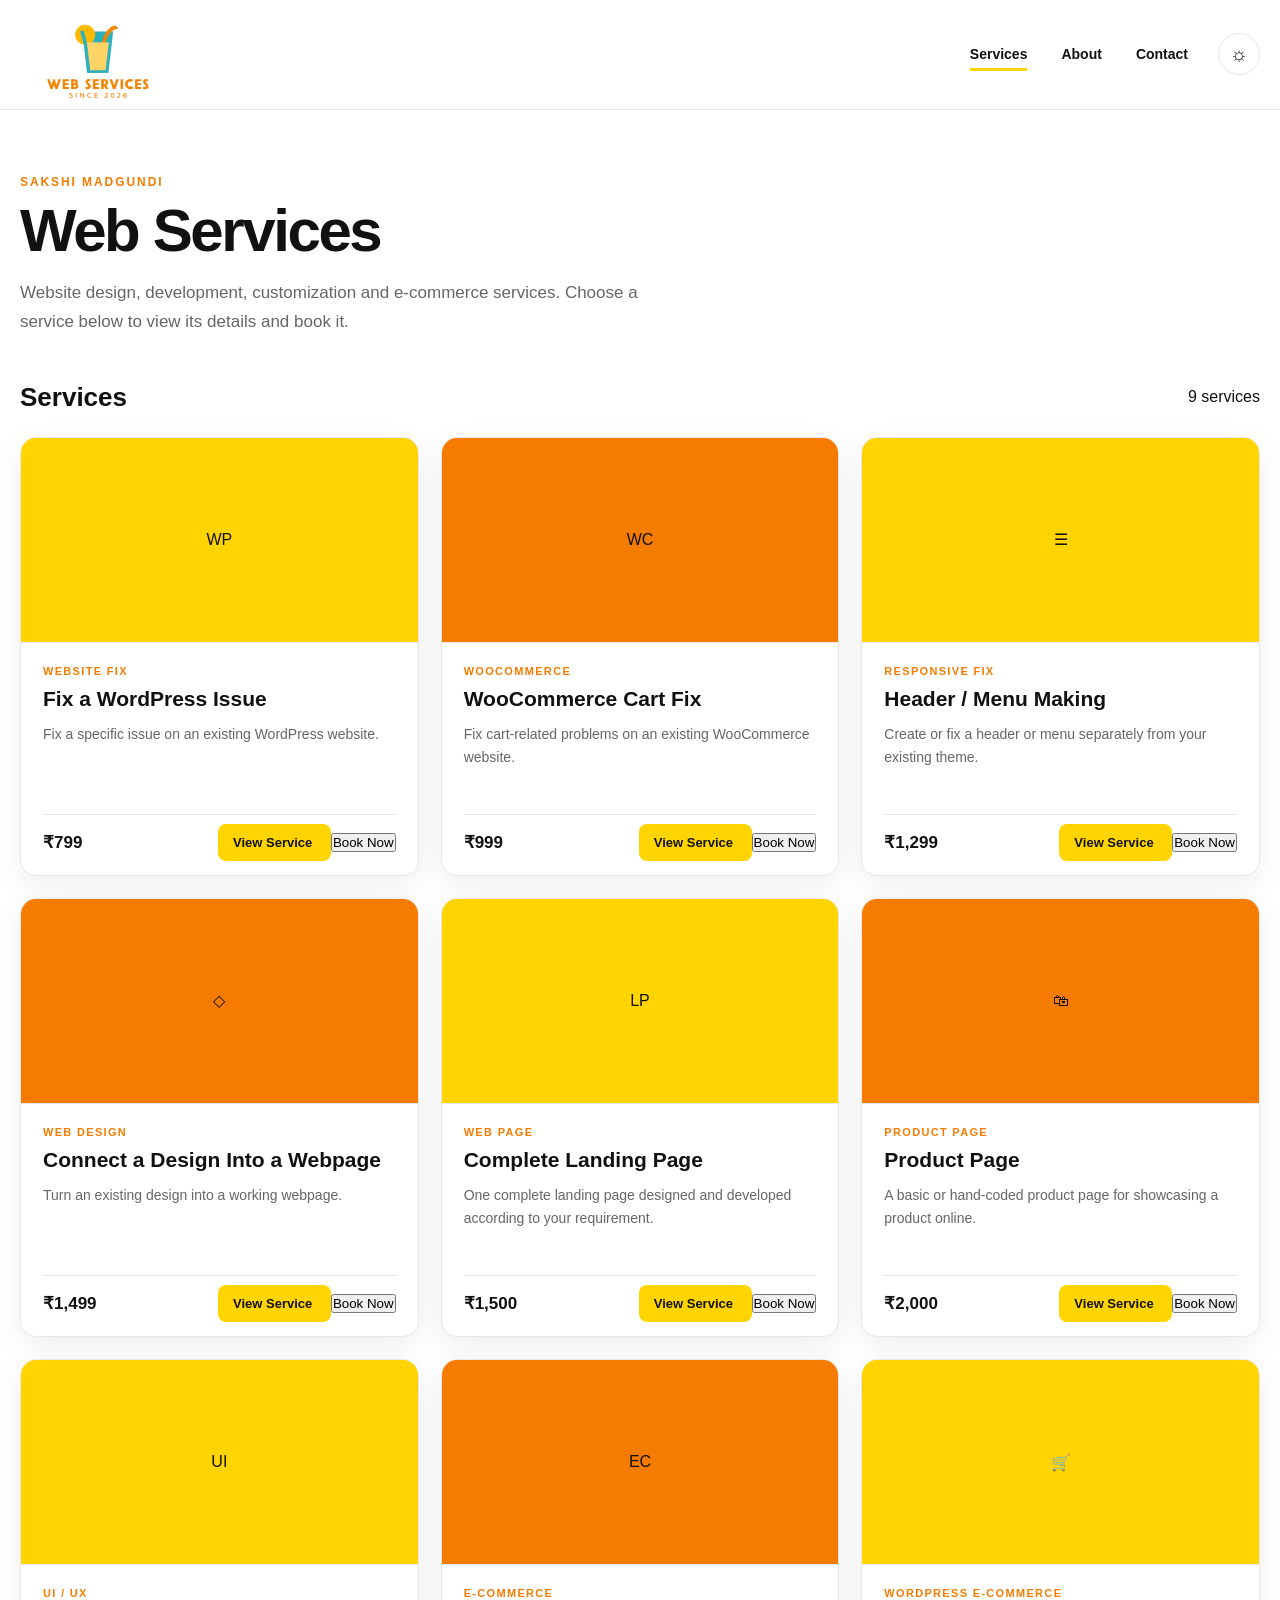
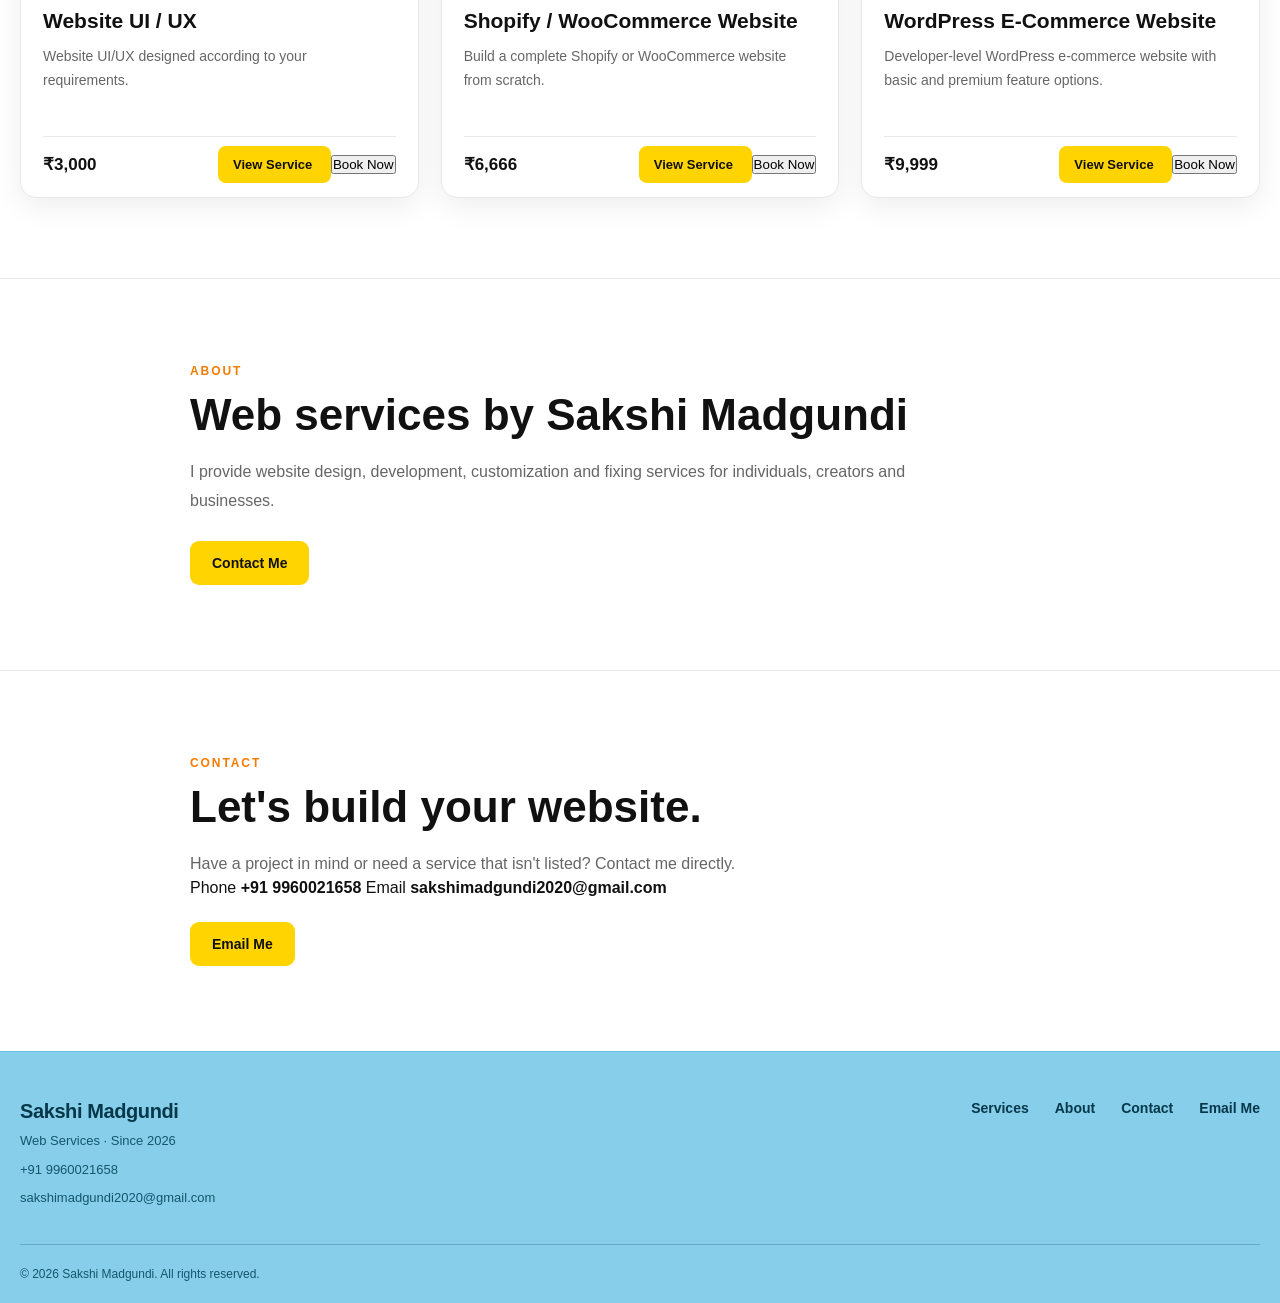
==== commit ca14364c: "Enhance service.html with metadata and accessibility" ====
--- a/service.html
+++ b/service.html
@@ -1,5 +1,6 @@
 <!DOCTYPE html>
 <html lang="en">
+
 <head>
 
     <meta charset="UTF-8">
@@ -11,9 +12,15 @@
 
     <title>Service | Sakshi Madgundi</title>
 
+    <meta
+        name="description"
+        content="View and book web services by Sakshi Madgundi."
+    >
+
     <link rel="stylesheet" href="style.css">
 
 </head>
+
 
 <body>
 
@@ -26,37 +33,56 @@
 
     <div class="header-inner">
 
-        <a href="index.html" class="brand">
+
+        <a
+            href="index.html"
+            class="brand"
+            aria-label="Sakshi Madgundi Web Services"
+        >
 
             <img
                 src="logo.png"
-                alt="Web Services Since 2026"
+                alt="Sakshi Madgundi Web Services"
                 class="brand-logo"
             >
 
         </a>
 
 
+
         <nav class="desktop-nav">
 
-            <a href="index.html" class="nav-link">
+            <a
+                href="index.html"
+                class="nav-link active"
+            >
                 Services
             </a>
 
-            <a href="index.html#about" class="nav-link">
+
+            <a
+                href="index.html#about"
+                class="nav-link"
+            >
                 About
             </a>
 
-            <a href="index.html#contact" class="nav-link">
+
+            <a
+                href="index.html#contact"
+                class="nav-link"
+            >
                 Contact
             </a>
 
         </nav>
 
 
+
         <div class="header-actions">
 
             <button
+                type="button"
                 class="theme-button"
                 id="themeToggle"
                 aria-label="Toggle dark mode"
@@ -64,7 +90,9 @@
                 ☼
             </button>
 
+
             <button
+                type="button"
                 class="mobile-menu-button"
                 id="mobileMenuButton"
                 aria-label="Open menu"
@@ -77,16 +105,24 @@
     </div>
 
 
-    <div class="mobile-menu" id="mobileMenu">
+
+    <!-- MOBILE MENU -->
+
+    <div
+        class="mobile-menu"
+        id="mobileMenu"
+    >
 
         <a href="index.html">
             Services
         </a>
 
+
         <a href="index.html#about">
             About
         </a>
 
+
         <a href="index.html#contact">
             Contact
         </a>
@@ -98,12 +134,15 @@
 
 
 <!-- =========================================================
-     SERVICE PRODUCT PAGE
+     SERVICE DETAIL
 ========================================================= -->
 
 <main>
 
 <section class="single-service">
+
+
+    <!-- IMAGE / VISUAL -->
 
     <div class="single-service-image">
 
@@ -117,7 +156,11 @@
     </div>
 
 
+
+    <!-- SERVICE INFORMATION -->
+
     <div class="single-service-info">
+
 
         <p
             class="service-category"
@@ -127,11 +170,13 @@
         </p>
 
 
+
         <h1 id="serviceTitle">
             Service
         </h1>
 
 
+
         <p
             class="single-service-description"
             id="serviceDescription"
@@ -140,11 +185,15 @@
         </p>
 
 
+
+        <!-- EXACT SINGLE PRICE -->
+
         <div class="price-box">
 
             <span>
-                Starting / estimated price
+                Service price
             </span>
+
 
             <strong id="servicePrice">
                 ₹0
@@ -153,18 +202,23 @@
         </div>
 
 
+
+        <!-- FEATURES -->
+
         <div class="included-box">
 
             <h2>
                 What's included
             </h2>
 
+
             <ul id="serviceFeatures"></ul>
 
         </div>
 
 
-        <!-- DIRECT BOOK BUTTON -->
+
+        <!-- BOOK -->
 
         <button
             type="button"
@@ -175,6 +229,7 @@
         </button>
 
 
+
         <a
             href="index.html"
             class="back-link"
@@ -182,6 +237,7 @@
             ← Back to Services
         </a>
 
+
     </div>
 
 </section>
@@ -191,7 +247,7 @@
 
 
 <!-- =========================================================
-     PAYMENT / QR OVERLAY
+     PAYMENT OVERLAY
 ========================================================= -->
 
 <div
@@ -202,7 +258,9 @@
 
     <div class="payment-box">
 
+
         <button
+            type="button"
             class="close-payment"
             id="closePayment"
             aria-label="Close payment"
@@ -211,9 +269,11 @@
         </button>
 
 
+
         <p class="section-label">
             BOOK THIS SERVICE
         </p>
+
 
 
         <h2 id="paymentServiceName">
@@ -221,13 +281,24 @@
         </h2>
 
 
+
+        <p
+            class="payment-price"
+            id="paymentPrice"
+        >
+            ₹0
+        </p>
+
+
+
         <p class="payment-instruction">
 
-            Scan the QR code below to make the payment.
-            After payment, contact Sakshi with your payment
-            screenshot and service details.
-
-        </p>
+            Scan the QR code below to make your payment.
+            After payment, contact Sakshi and send your
+            payment screenshot along with your requirements.
+
+        </p>
+
 
 
         <div class="qr-container">
@@ -236,24 +307,50 @@
                 src="kotak-qr.png"
                 alt="Kotak payment QR code"
                 class="qr-image"
-                id="qrImage"
-            >
-
-        </div>
+
+            >
+
+        </div>
+
 
 
         <p class="payment-note">
-            Payment is made directly through the displayed
-            Kotak QR code.
-        </p>
+
+            After payment, contact Sakshi using the phone
+            number or email below.
+
+        </p>
+
+
+
+        <div class="payment-contact-details">
+
+
+            <a href="tel:+919960021658">
+
+                📞 +91 9960021658
+
+            </a>
+
+
+            <a href="mailto:sakshimadgundi2020@gmail.com">
+
+                ✉ sakshimadgundi2020@gmail.com
+
+            </a>
+
+
+        </div>
+
 
 
         <a
-            href="mailto:your-sakshimadgundi2020@gmail.com"
+            href="mailto:sakshimadgundi2020@gmail.com"
             class="primary-button payment-contact"
         >
             I've Paid — Contact Sakshi
         </a>
+
 
     </div>
 
@@ -267,19 +364,33 @@
 
 <footer class="site-footer">
 
+
     <div class="footer-inner">
 
-        <div>
+
+        <div class="footer-brand">
 
             <strong>
                 Sakshi Madgundi
             </strong>
 
+
             <p>
                 Web Services · Since 2026
             </p>
 
-        </div>
+
+            <p>
+                +91 9960021658
+            </p>
+
+
+            <p>
+                sakshimadgundi2020@gmail.com
+            </p>
+
+        </div>
+
 
 
         <div class="footer-links">
@@ -288,17 +399,26 @@
                 Services
             </a>
 
+
             <a href="index.html#about">
                 About
             </a>
 
+
             <a href="index.html#contact">
                 Contact
             </a>
 
-        </div>
-
-    </div>
+
+            <a href="mailto:sakshimadgundi2020@gmail.com">
+                Email Me
+            </a>
+
+        </div>
+
+
+    </div>
+
 
 
     <div class="footer-bottom">
@@ -307,10 +427,13 @@
 
     </div>
 
+
 </footer>
 
 
+
 <script src="script.js"></script>
 
 </body>
+
 </html>
